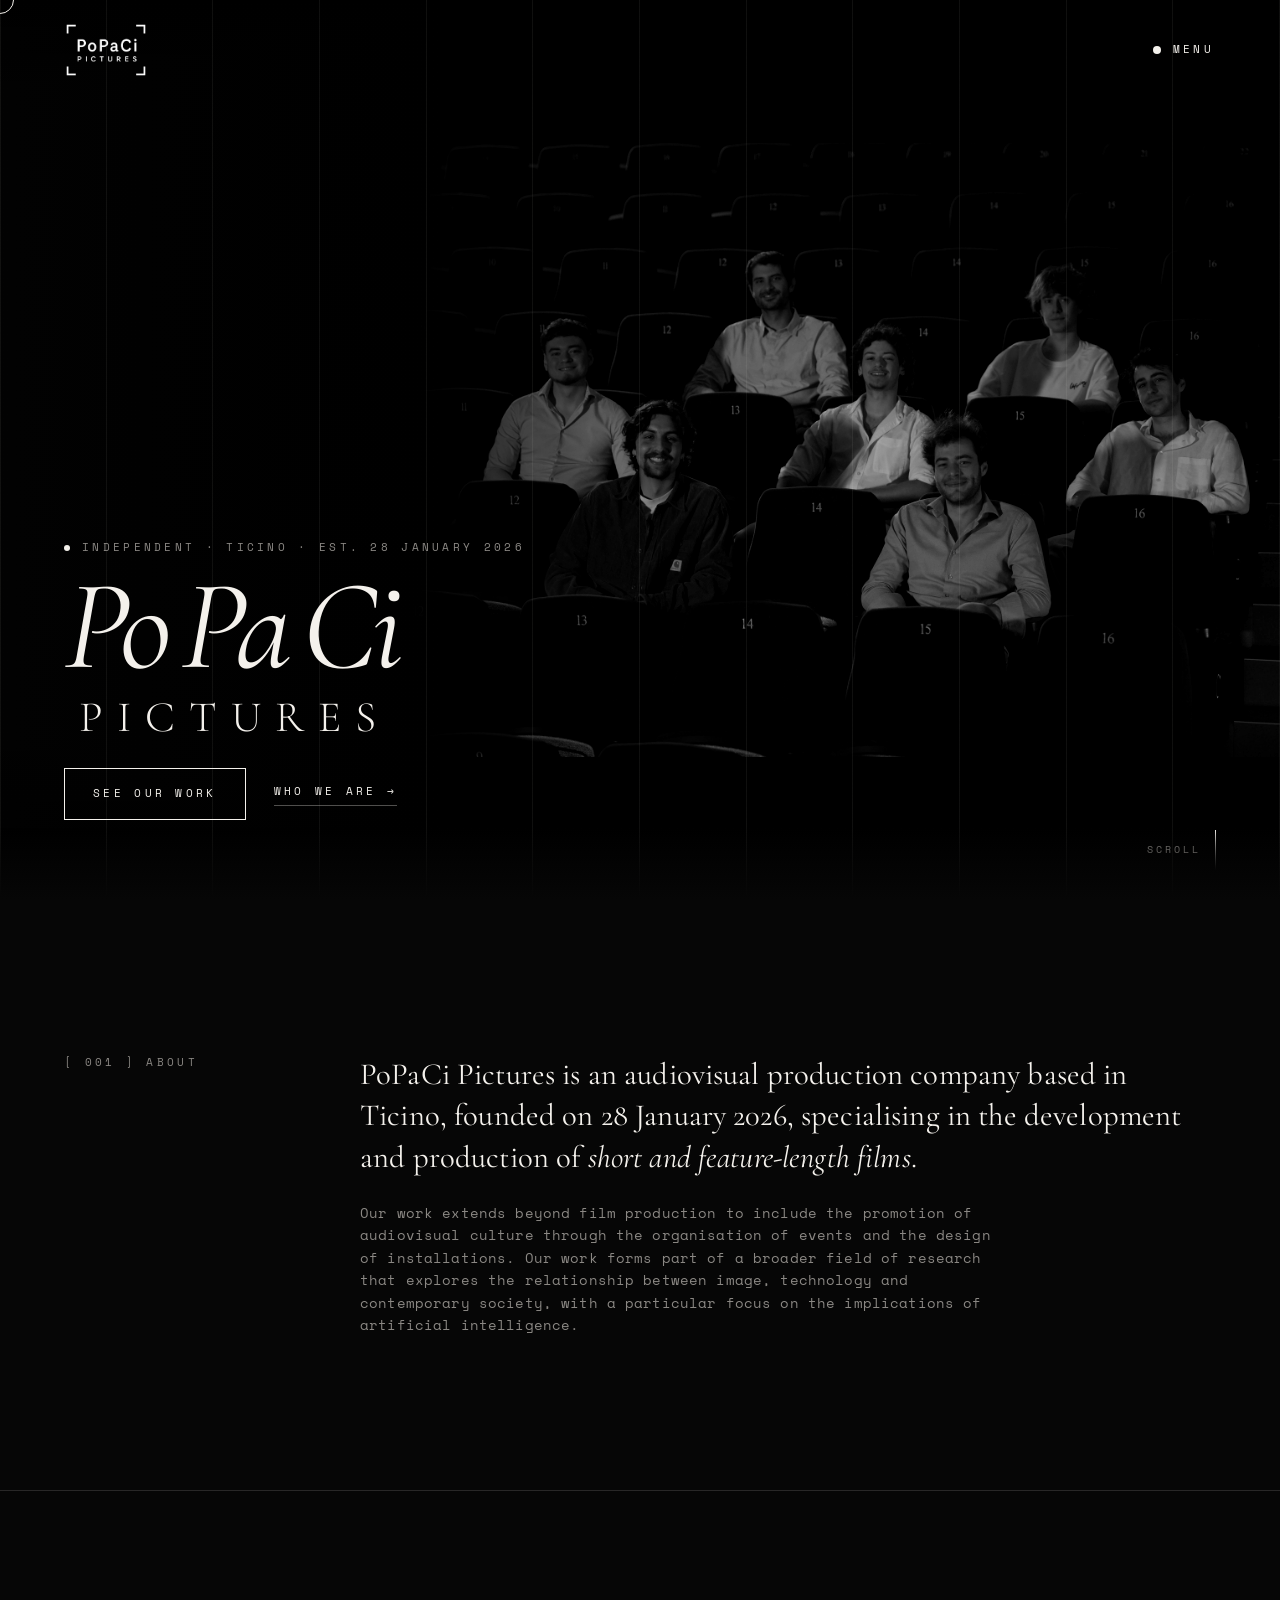
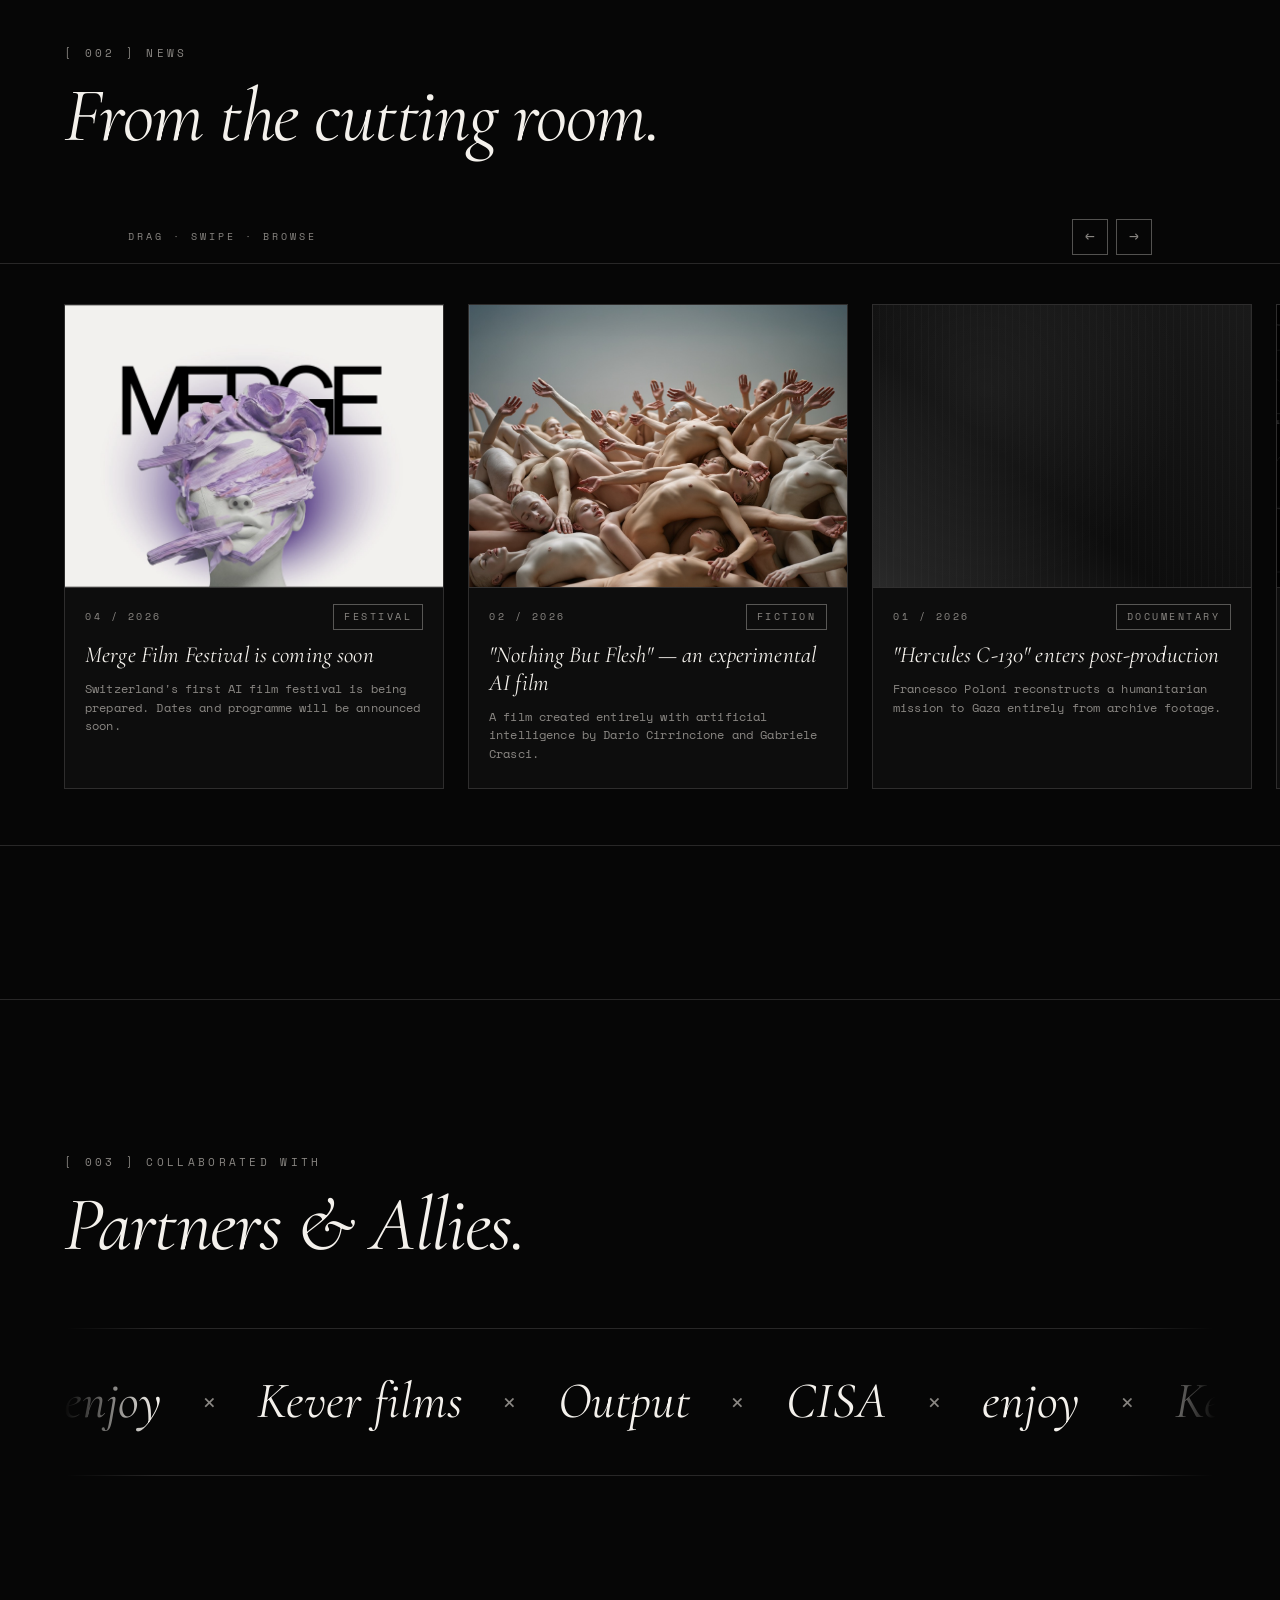
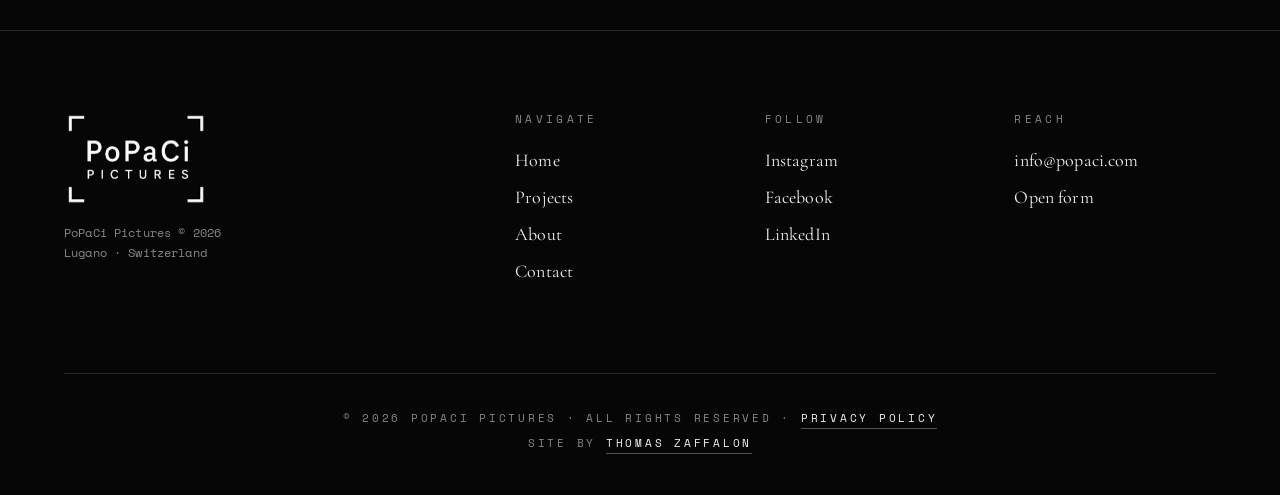
==== index.html @ 66b000d1 "removed liam" ====
<!DOCTYPE html>
<html lang="en">
<head>
<meta charset="UTF-8" />
<meta name="viewport" content="width=device-width, initial-scale=1.0" />
<title>PoPaCi Pictures</title>
<link rel="preconnect" href="https://fonts.googleapis.com">
<link rel="preconnect" href="https://fonts.gstatic.com" crossorigin>
<link href="https://fonts.googleapis.com/css2?family=Cormorant+Garamond:wght@300;400;500;700&family=Montserrat:wght@300;400;500&family=Space+Mono:wght@400;700&display=swap" rel="stylesheet">
<meta name="description" content="PoPaCi Pictures is an audiovisual production company based in Ticino, exploring cinema, technology and contemporary society." />
<link rel="canonical" href="https://popaci.com/" />
<meta property="og:type" content="website" />
<meta property="og:site_name" content="PoPaCi Pictures" />
<meta property="og:title" content="PoPaCi Pictures — Audiovisual production in Ticino" />
<meta property="og:description" content="PoPaCi Pictures is an audiovisual production company based in Ticino, exploring cinema, technology and contemporary society." />
<meta property="og:url" content="https://popaci.com/" />
<meta property="og:image" content="https://popaci.com/img/logo_popaci_nero.jpg" />
<meta property="og:image:width" content="1536" />
<meta property="og:image:height" content="1024" />
<meta name="twitter:card" content="summary_large_image" />
<meta name="twitter:title" content="PoPaCi Pictures — Audiovisual production in Ticino" />
<meta name="twitter:description" content="PoPaCi Pictures is an audiovisual production company based in Ticino, exploring cinema, technology and contemporary society." />
<meta name="twitter:image" content="https://popaci.com/img/logo_popaci_nero.jpg" />
<link rel="stylesheet" href="css/style.css" />
<link rel="icon" type="image/x-icon" href="img/favicons/favicon.ico">
<link rel="icon" type="image/png" sizes="16x16" href="img/favicons/favicon-16x16.png">
<link rel="icon" type="image/png" sizes="32x32" href="img/favicons/favicon-32x32.png">
<link rel="icon" type="image/png" sizes="48x48" href="img/favicons/favicon-48x48.png">
<link rel="apple-touch-icon" sizes="180x180" href="img/favicons/apple-touch-icon.png">
<link rel="icon" type="image/png" sizes="192x192" href="img/favicons/android-chrome-192x192.png">
<link rel="icon" type="image/png" sizes="512x512" href="img/favicons/android-chrome-512x512.png">
<script type="application/ld+json">
{
  "@context": "https://schema.org",
  "@graph": [
    {
      "@type": "Organization",
      "@id": "https://popaci.com/#organization",
      "name": "PoPaCi Pictures",
      "alternateName": "PoPaCi Pictures SNC",
      "url": "https://popaci.com",
      "logo": "https://popaci.com/img/logo_popaci_nero.jpg",
      "image": "https://popaci.com/img/logo_popaci_nero.jpg",
      "foundingDate": "2026-01-28",
      "foundingLocation": {
        "@type": "Place",
        "name": "Lugano, Switzerland"
      },
      "address": {
        "@type": "PostalAddress",
        "addressLocality": "Lugano",
        "addressRegion": "Ticino",
        "addressCountry": "CH"
      },
      "email": "info@popaci.com",
      "founder": [
        {
          "@type": "Person",
          "name": "Dario Cirrincione",
          "url": "https://popaci.com/dario.html"
        },
        {
          "@type": "Person",
          "name": "Francesco Poloni",
          "url": "https://popaci.com/francesco.html"
        }
      ],
      "sameAs": [
        "https://www.instagram.com/popaci_pictures",
        "https://www.facebook.com/profile.php?id=61589627325579",
        "https://www.linkedin.com/in/popaci-pictures-62361040b"
      ],
      "description": "PoPaCi Pictures is an audiovisual production company based in Ticino, founded on 28 January 2026, specialising in the development and production of short and feature-length films."
    }
  ]
}
</script>
</head>
<body data-page="home">

<!-- Intro animation overlay (index only) -->
<div id="intro-overlay" class="intro-overlay" aria-hidden="true">
  <div class="intro-stage">
    <svg class="intro-frame" viewBox="0 0 800 500" preserveAspectRatio="xMidYMid meet" aria-hidden="true">
      <g fill="none" stroke="currentColor" stroke-width="5" stroke-linecap="square" stroke-linejoin="miter">
        <path class="intro-bracket b1" d="M100,170 L100,100 L170,100" />
        <path class="intro-bracket b2" d="M630,100 L700,100 L700,170" />
        <path class="intro-bracket b3" d="M100,330 L100,400 L170,400" />
        <path class="intro-bracket b4" d="M630,400 L700,400 L700,330" />
      </g>
    </svg>
    <div class="intro-text" aria-hidden="true">
      <div class="intro-popaci">
        <span>P</span><span>o</span><span>P</span><span>a</span><span>C</span><span>i</span>
      </div>
      <div class="intro-pictures">PICTURES</div>
    </div>
    <span class="sr-only">PoPaCi Pictures</span>
  </div>
</div>

<!-- Film grain overlay -->
<div class="grain" aria-hidden="true"></div>

<!-- Custom cursor -->
<div class="cursor" aria-hidden="true"><span></span></div>

<!-- Header -->
<header class="site-header">
  <a href="index.html" class="brand">
    <img src="img/logo_popaci_nero_cropped.png" alt="PoPaCi Pictures" class="brand-logo">
  </a>
  <button class="menu-toggle" aria-expanded="false" aria-controls="nav-overlay">
    <span class="mt-dot" aria-hidden="true"></span>
    <span class="mt-text">Menu</span>
  </button>
</header>

<!-- Innovative split-strip navigation overlay -->
<nav id="nav-overlay" class="nav-overlay" aria-hidden="true">
  <a class="strip current" href="index.html" data-label="Home" data-num="01">
    <span class="strip-bg" style="--g:linear-gradient(120deg,#0a0a0a,#2a2a2a);"></span>
    <span class="strip-num">01</span>
    <span class="strip-title">Home</span>
    <span class="strip-sub">Where the reel begins</span>
  </a>
  <a class="strip" href="projects.html" data-label="Projects" data-num="02">
    <span class="strip-bg" style="--g:linear-gradient(120deg,#1a1a1a,#3a3a3a);"></span>
    <span class="strip-num">02</span>
    <span class="strip-title">Projects</span>
    <span class="strip-sub">Stories in motion</span>
  </a>
  <a class="strip" href="about.html" data-label="About" data-num="03">
    <span class="strip-bg" style="--g:linear-gradient(120deg,#0d0d0d,#272727);"></span>
    <span class="strip-num">03</span>
    <span class="strip-title">About</span>
    <span class="strip-sub">Faces behind the lens</span>
  </a>
  <a class="strip" href="contact.html" data-label="Contact" data-num="04">
    <span class="strip-bg" style="--g:linear-gradient(120deg,#181818,#333);"></span>
    <span class="strip-num">04</span>
    <span class="strip-title">Contact</span>
    <span class="strip-sub">Step into the frame</span>
  </a>
</nav>

<!-- HERO -->
<section class="hero">
  <div class="hero-media" aria-hidden="true">
    <img src="img/popaci-pictures-team-4.webp" alt="" loading="eager" decoding="async">
  </div>
  <div class="hero-bars" aria-hidden="true"></div>
  <div class="hero-inner">
    <p class="kicker"><span class="dot"></span> Independent · Ticino · Est. 28 January 2026</p>
    <h1 class="hero-title">
      <span class="word"><span>Po</span></span>
      <span class="word"><span>Pa</span></span>
      <span class="word"><span>Ci</span></span>
      <span class="word amp"><span>Pictures</span></span>
    </h1>
    
    <div class="hero-cta">
      <a href="projects.html" class="btn-line"><span>See our work</span></a>
      <a href="about.html" class="btn-text">Who we are &rarr;</a>
    </div>
  </div>
  <div class="scroll-hint"><span>Scroll</span><i></i></div>
</section>

<!-- DESCRIPTION -->
<section class="section about-blurb">
  <div class="grid-12">
    <p class="section-tag col-3">[ 001 ] About</p>
    <div class="col-9 about-blurb-text">
      <p class="lead">
        PoPaCi Pictures is an audiovisual production company based in Ticino, founded on 28 January 2026, specialising in the development and production of <em>short and feature-length films</em>.
      </p>
      <p>
        Our work extends beyond film production to include the promotion of audiovisual culture through the organisation of events and the design of installations. Our work forms part of a broader field of research that explores the relationship between image, technology and contemporary society, with a particular focus on the implications of artificial intelligence.
      </p>
    </div>
  </div>
</section>

<!-- NEWS (horizontal carousel) -->
<section class="section news">
  <div class="section-head">
    <p class="section-tag">[ 002 ] News</p>
    <h2 class="section-title">From the cutting room.</h2>
  </div>

  <div class="news-rail-hint">
    <span>Drag · Swipe · Browse</span>
    <span class="rail-arrows">
      <button type="button" class="rail-arrow" data-rail-prev aria-label="Previous">&larr;</button>
      <button type="button" class="rail-arrow" data-rail-next aria-label="Next">&rarr;</button>
    </span>
  </div>

  <div class="news-rail">
    <div class="news-track" data-rail>
      <a class="news-card" data-tone="a" href="festival.html">
        <div class="news-cover"><img src="img/merge-film-festival.jpg" alt="Merge Film Festival" loading="lazy"></div>
        <div class="news-meta"><span>04 / 2026</span><span class="news-tag">Festival</span></div>
        <div class="news-body">
          <h3 class="news-title">Merge Film Festival is coming soon</h3>
          <p class="news-excerpt">Switzerland's first AI film festival is being prepared. Dates and programme will be announced soon.</p>
        </div>
      </a>

      <a class="news-card" data-tone="b" href="fiction.html#nothing-but-flesh">
        <div class="news-cover"><img src="img/nothing-but-flesh-poster.jpg" alt="Nothing But Flesh poster" loading="lazy" decoding="async"></div>
        <div class="news-meta"><span>02 / 2026</span><span class="news-tag">Fiction</span></div>
        <div class="news-body">
          <h3 class="news-title">"Nothing But Flesh" — an experimental AI film</h3>
          <p class="news-excerpt">A film created entirely with artificial intelligence by Dario Cirrincione and Gabriele Crasci.</p>
        </div>
      </a>

      <a class="news-card" data-tone="c" href="docu.html#hercules-c130">
        <div class="news-cover"><img src="img/hercules-c-130-poster.jpg" alt="Hercules C-130 poster" loading="lazy" decoding="async"></div>
        <div class="news-meta"><span>01 / 2026</span><span class="news-tag">Documentary</span></div>
        <div class="news-body">
          <h3 class="news-title">"Hercules C-130" enters post-production</h3>
          <p class="news-excerpt">Francesco Poloni reconstructs a humanitarian mission to Gaza entirely from archive footage.</p>
        </div>
      </a>

      <a class="news-card" data-tone="d" href="about.html">
        <div class="news-cover"><img src="img/popaci-pictures-team-1.webp" alt="PoPaCi Pictures founding team" loading="lazy"></div>
        <div class="news-meta"><span>01 / 2026</span><span class="news-tag">Company</span></div>
        <div class="news-body">
          <h3 class="news-title">PoPaCi Pictures SNC is officially founded</h3>
          <p class="news-excerpt">A new chapter for cinema in Ticino: the company is officially founded on 28 January 2026.</p>
        </div>
      </a>
    </div>
  </div>
</section>

<!-- PARTNERS -->
<section class="section partners">
  <div class="section-head">
    <p class="section-tag">[ 003 ] Collaborated with</p>
    <h2 class="section-title">Partners &amp; Allies.</h2>
  </div>

  <div class="marquee" aria-hidden="false">
    <div class="marquee-track">
      <span class="m-item">enjoy</span>
      <span class="m-sep">&times;</span>
      <span class="m-item">Kever films</span>
      <span class="m-sep">&times;</span>
      <span class="m-item">Output</span>
      <span class="m-sep">&times;</span>
      <span class="m-item">CISA</span>
      <span class="m-sep">&times;</span>
      <!-- duplicate for seamless loop -->
      <span class="m-item">enjoy</span>
      <span class="m-sep">&times;</span>
      <span class="m-item">Kever films</span>
      <span class="m-sep">&times;</span>
      <span class="m-item">Output</span>
      <span class="m-sep">&times;</span>
      <span class="m-item">CISA</span>
      <span class="m-sep">&times;</span>
    </div>
  </div>
</section>

<!-- FOOTER -->
<footer class="site-footer">
  <div class="footer-grid">
    <div>
      <img src="img/logo_popaci_nero_cropped.png" alt="PoPaCi Pictures" class="footer-logo">
      <p class="muted">PoPaCi Pictures &copy; <span id="y"></span><br/>Lugano · Switzerland</p>
    </div>
    <div>
      <p class="footer-h">Navigate</p>
      <ul>
        <li><a href="index.html">Home</a></li>
        <li><a href="projects.html">Projects</a></li>
        <li><a href="about.html">About</a></li>
        <li><a href="contact.html">Contact</a></li>
      </ul>
    </div>
    <div>
      <p class="footer-h">Follow</p>
      <ul>
        <li><a href="https://www.instagram.com/popaci_pictures?igsh=M2hsNmV0cGVxNXV3" target="_blank" rel="noopener">Instagram</a></li>
        <li><a href="https://www.facebook.com/profile.php?id=61589627325579" target="_blank" rel="noopener">Facebook</a></li>
        <li><a href="https://www.linkedin.com/in/popaci-pictures-62361040b?utm_source=share_via&utm_content=profile&utm_medium=member_ios" target="_blank" rel="noopener">LinkedIn</a></li>
      </ul>
    </div>
    <div>
      <p class="footer-h">Reach</p>
      <ul>
        <li><a href="mailto:info@popaci.com">info@popaci.com</a></li>
        <li><a href="contact.html">Open form</a></li>
      </ul>
    </div>
  </div>
  <p class="site-credit">&copy; 2026 PoPaCi Pictures &middot; All rights reserved &middot; <a href="privacy.html">Privacy Policy</a><br>Site by <a href="https://www.tommyzaffa.com" target="_blank" rel="noopener">Thomas Zaffalon</a></p>
</footer>

<script src="js/main.js"></script>
</body>
</html>
---- css/style.css ----
/* =========================================================
   PoPaCi Pictures — black & white cinema
   ========================================================= */

:root {
  --bg: #060606;
  --bg-2: #0d0d0d;
  --ink: #f4f1ec;
  --ink-mut: #8a8783;
  --line: rgba(244, 241, 236, 0.14);
  --line-2: rgba(244, 241, 236, 0.32);
  --accent: #f4f1ec;
  --serif: "Cormorant Garamond", "Times New Roman", serif;
  --mono: "Space Mono", ui-monospace, Menlo, monospace;

  --ease: cubic-bezier(.7,.05,.1,1);
  --ease-soft: cubic-bezier(.4,.1,.1,1);

  --pad-x: clamp(20px, 5vw, 80px);
}

* { box-sizing: border-box; margin: 0; padding: 0; }

html {
  scroll-behavior: smooth;
  background: var(--bg);
  overscroll-behavior: none;
}

body {
  background: var(--bg);
  color: var(--ink);
  font-family: var(--mono);
  font-size: 14px;
  line-height: 1.6;
  letter-spacing: 0.01em;
  overflow-x: hidden;
  overscroll-behavior: none;
  -webkit-font-smoothing: antialiased;
}

/* hide scrollbars on every element, on every browser */
*, *::before, *::after { scrollbar-width: none; -ms-overflow-style: none; }
*::-webkit-scrollbar { width: 0; height: 0; display: none; background: transparent; }
html, body { scrollbar-width: none; -ms-overflow-style: none; }
html::-webkit-scrollbar, body::-webkit-scrollbar { width: 0; height: 0; display: none; }

/* lock scroll when menu open */
body.nav-open { overflow: hidden; touch-action: none; }

img { max-width: 100%; display: block; }
a { color: inherit; text-decoration: none; }
ul, ol { list-style: none; }
button { font: inherit; color: inherit; background: none; border: 0; cursor: pointer; }

/* ---------- film grain ---------- */
.grain {
  position: fixed; inset: 0;
  pointer-events: none;
  z-index: 9999;
  mix-blend-mode: soft-light;
  opacity: 0.045;
  background-image: url("data:image/svg+xml;utf8,<svg xmlns='http://www.w3.org/2000/svg' width='160' height='160'><filter id='n'><feTurbulence type='fractalNoise' baseFrequency='0.9' numOctaves='2' stitchTiles='stitch'/><feColorMatrix values='0 0 0 0 1  0 0 0 0 1  0 0 0 0 1  0 0 0 0.6 0'/></filter><rect width='100%' height='100%' filter='url(%23n)'/></svg>");
  animation: grainShift 1.2s steps(6) infinite;
}
@keyframes grainShift {
  0%   { transform: translate(0,0); }
  20%  { transform: translate(-2%,1%); }
  40%  { transform: translate(1%,-1%); }
  60%  { transform: translate(-1%,2%); }
  80%  { transform: translate(2%,-2%); }
  100% { transform: translate(0,0); }
}

/* ---------- custom cursor (desktop) ---------- */
.cursor {
  position: fixed; top: 0; left: 0;
  width: 28px; height: 28px;
  pointer-events: none;
  z-index: 10000;
  transform: translate(-50%, -50%);
  mix-blend-mode: difference;
  display: none;
}
.cursor span {
  display: block;
  width: 100%; height: 100%;
  border: 1px solid var(--ink);
  border-radius: 50%;
  transition: transform .25s var(--ease), background .25s var(--ease);
}
.cursor.is-hover span {
  transform: scale(1.8);
  background: var(--ink);
}
@media (hover: hover) and (pointer: fine) {
  body { cursor: none; }
  a, button, .strip, label, input, select, textarea { cursor: none; }
  .cursor { display: block; }
}

/* ---------- header ---------- */
.site-header {
  position: fixed;
  top: 0; left: 0; right: 0;
  z-index: 100;
  display: flex;
  align-items: center;
  justify-content: space-between;
  padding: 22px var(--pad-x);
  mix-blend-mode: difference;
  color: var(--ink);
}
.brand {
  display: inline-flex;
  align-items: center;
  gap: 14px;
  font-family: var(--mono);
  font-size: 12px;
  letter-spacing: 0.18em;
  text-transform: uppercase;
}
.brand-mark {
  display: inline-block;
  border: 1px solid currentColor;
  padding: 4px 8px;
  font-weight: 700;
  letter-spacing: 0.05em;
}
.brand-mark.big {
  font-size: 20px;
  padding: 8px 14px;
}
.brand-name { letter-spacing: 0.22em; }

/* ---------- brand logo image ---------- */
.brand-logo {
  height: 56px;
  width: auto;
  display: block;
  pointer-events: none;
  /* logo PNG has a transparent background and white pixels;
     header uses mix-blend-mode: difference so it stays crisp on any bg */
}
@media (max-width: 720px) {
  .brand-logo { height: 42px; }
}

/* ---------- intro animation overlay ---------- */
.sr-only {
  position: absolute;
  width: 1px; height: 1px;
  padding: 0; margin: -1px;
  overflow: hidden;
  clip: rect(0,0,0,0);
  white-space: nowrap;
  border: 0;
}

.footer-logo {
  height: 96px;
  width: auto;
  display: block;
  margin-bottom: 16px;
  mix-blend-mode: difference;
}

.intro-overlay {
  position: fixed;
  inset: 0;
  z-index: 9000;
  background: #000;
  display: flex;
  align-items: center;
  justify-content: center;
  color: #f4f1ec;
  overflow: hidden;
  transform-origin: center;
  transition: opacity 0.75s var(--ease), transform 0.75s var(--ease);
}
.intro-overlay::before {
  /* subtle cinematic vignette */
  content: "";
  position: absolute;
  inset: 0;
  background: radial-gradient(ellipse at center, transparent 55%, rgba(0,0,0,0.85) 100%);
  pointer-events: none;
}
.intro-overlay.is-leaving {
  opacity: 0;
  transform: scale(1.04);
  pointer-events: none;
}

.intro-stage {
  position: relative;
  width: min(720px, 84vw);
  aspect-ratio: 8 / 5;
  display: flex;
  align-items: center;
  justify-content: center;
  opacity: 0;
  transform: scale(0.94);
  animation: introStageIn 0.7s var(--ease-soft) 0.05s forwards;
}
@keyframes introStageIn {
  to { opacity: 1; transform: scale(1); }
}

/* SVG frame with corner brackets — drawn in like a viewfinder locking on */
.intro-frame {
  position: absolute;
  inset: 0;
  width: 100%;
  height: 100%;
  overflow: visible;
}
.intro-bracket {
  stroke-dasharray: 240;
  stroke-dashoffset: 240;
  transform-box: fill-box;
  transform-origin: center;
  animation: introDraw 0.95s var(--ease) forwards;
}
.intro-bracket.b1 { animation-delay: 0.55s; }
.intro-bracket.b2 { animation-delay: 0.70s; }
.intro-bracket.b3 { animation-delay: 0.85s; }
.intro-bracket.b4 { animation-delay: 1.00s; }
@keyframes introDraw {
  to { stroke-dashoffset: 0; }
}

/* central wordmark */
.intro-text {
  position: relative;
  z-index: 2;
  text-align: center;
  pointer-events: none;
  padding: 0 8%;
}
.intro-popaci {
  font-family: "Montserrat", "Helvetica Neue", Helvetica, Arial, sans-serif;
  font-style: normal;
  font-weight: 400;
  font-size: clamp(46px, 9.5vw, 108px);
  line-height: 1;
  letter-spacing: 0;
  display: inline-flex;
  margin-bottom: 0.22em;
}
.intro-popaci span {
  display: inline-block;
  opacity: 0;
  transform: translateY(0.5em);
  filter: blur(6px);
  animation: introLetterIn 0.6s var(--ease) forwards;
}
.intro-popaci span:nth-child(1) { animation-delay: 1.30s; }
.intro-popaci span:nth-child(2) { animation-delay: 1.36s; }
.intro-popaci span:nth-child(3) { animation-delay: 1.42s; }
.intro-popaci span:nth-child(4) { animation-delay: 1.48s; }
.intro-popaci span:nth-child(5) { animation-delay: 1.54s; }
.intro-popaci span:nth-child(6) { animation-delay: 1.60s; }
@keyframes introLetterIn {
  to { opacity: 1; transform: translateY(0); filter: blur(0); }
}

.intro-pictures {
  font-family: var(--mono);
  font-size: clamp(11px, 1.4vw, 16px);
  letter-spacing: 0.1em;
  text-transform: uppercase;
  opacity: 0;
  animation: introTrackOut 0.8s var(--ease) 1.95s forwards;
}
@keyframes introTrackOut {
  0%   { opacity: 0; letter-spacing: 0.05em; }
  40%  { opacity: 1; }
  100% { opacity: 1; letter-spacing: 0.55em; }
}

/* outro: brackets push outward as overlay leaves (frame opens up) */
.intro-overlay.is-leaving .intro-bracket {
  transition: transform 0.65s var(--ease), opacity 0.65s var(--ease);
  opacity: 0.4;
}
.intro-overlay.is-leaving .intro-bracket.b1 { transform: translate(-14px, -14px); }
.intro-overlay.is-leaving .intro-bracket.b2 { transform: translate(14px, -14px); }
.intro-overlay.is-leaving .intro-bracket.b3 { transform: translate(-14px, 14px); }
.intro-overlay.is-leaving .intro-bracket.b4 { transform: translate(14px, 14px); }

/* lock body scroll during intro */
body.intro-lock {
  overflow: hidden;
  touch-action: none;
}

/* reduced motion: skip the show, brief static beat then fade */
@media (prefers-reduced-motion: reduce) {
  .intro-stage,
  .intro-bracket,
  .intro-popaci span,
  .intro-pictures,
  .intro-scan {
    animation: none !important;
    opacity: 1 !important;
    transform: none !important;
    filter: none !important;
    stroke-dashoffset: 0 !important;
  }
  .intro-scan { opacity: 0 !important; }
}

/* ---------- menu toggle ---------- */
.menu-toggle {
  position: relative;
  display: inline-flex;
  align-items: center;
  gap: 12px;
  padding: 8px 2px;
  font-family: var(--mono);
  font-size: 11px;
  letter-spacing: 0.3em;
  text-transform: uppercase;
  color: currentColor;
}
.menu-toggle .mt-dot {
  width: 8px; height: 8px;
  background: currentColor;
  border-radius: 50%;
  transition: transform .4s var(--ease), border-radius .4s var(--ease);
}
.menu-toggle .mt-text {
  position: relative;
  display: inline-block;
}
.menu-toggle .mt-text::after {
  content: "";
  position: absolute;
  left: 0; right: 0; bottom: -4px;
  height: 1px;
  background: currentColor;
  transform: scaleX(0);
  transform-origin: left center;
  transition: transform .4s var(--ease);
}
.menu-toggle:hover .mt-text::after { transform: scaleX(1); }
.menu-toggle:hover .mt-dot { transform: scale(1.4); }

body.nav-open .menu-toggle .mt-dot {
  border-radius: 0;
  transform: rotate(45deg);
}
body.nav-open .menu-toggle .mt-text::after { transform: scaleX(1); }

/* ---------- innovative split-strip nav ---------- */
.nav-overlay {
  position: fixed;
  inset: 0;
  z-index: 90;
  display: flex;
  flex-direction: column;
  pointer-events: none;
}
.nav-overlay .strip {
  position: relative;
  flex: 1 1 0;
  display: flex;
  align-items: center;
  gap: 32px;
  padding: 0 var(--pad-x);
  overflow: hidden;
  border-bottom: 1px solid var(--line);
  background: var(--bg);
  transform: translateX(-100%);
  transition: transform .9s var(--ease);
  pointer-events: auto;
}
.nav-overlay .strip:nth-child(2) { transform: translateX(100%); }
.nav-overlay .strip:nth-child(3) { transform: translateX(-100%); }
.nav-overlay .strip:nth-child(4) { transform: translateX(100%); }

body.nav-open .nav-overlay .strip { transform: translateX(0); }
body.nav-open .nav-overlay .strip:nth-child(1) { transition-delay: .05s; }
body.nav-open .nav-overlay .strip:nth-child(2) { transition-delay: .15s; }
body.nav-open .nav-overlay .strip:nth-child(3) { transition-delay: .25s; }
body.nav-open .nav-overlay .strip:nth-child(4) { transition-delay: .35s; }

.strip-bg {
  position: absolute; inset: 0;
  background: var(--g, linear-gradient(120deg, #0a0a0a, #2a2a2a));
  opacity: 0;
  transform: scale(1.05);
  transition: opacity .6s var(--ease), transform .9s var(--ease);
  z-index: 0;
}
.strip-num {
  position: relative; z-index: 2;
  font-family: var(--mono);
  font-size: 12px;
  letter-spacing: 0.25em;
  color: var(--ink-mut);
  min-width: 40px;
}
.strip-title {
  position: relative; z-index: 2;
  font-family: var(--serif);
  font-style: italic;
  font-weight: 400;
  font-size: clamp(48px, 9vw, 140px);
  line-height: 0.95;
  letter-spacing: -0.02em;
  white-space: nowrap;
  /* trailing space so italic glyphs (e.g. trailing 'e') aren't clipped */
  padding-right: 0.12em;
  transition: transform .6s var(--ease), letter-spacing .6s var(--ease);
}
.strip-sub {
  position: relative; z-index: 2;
  margin-left: auto;
  padding-left: 24px;
  font-family: var(--mono);
  font-size: 11px;
  letter-spacing: 0.25em;
  text-transform: uppercase;
  color: var(--ink-mut);
  opacity: 0.4;
  transform: translateX(20px);
  transition: opacity .5s var(--ease), transform .5s var(--ease), color .4s var(--ease);
  white-space: nowrap;
}

.nav-overlay .strip:hover .strip-bg {
  opacity: 1;
  transform: scale(1);
}
.nav-overlay .strip:hover .strip-title {
  transform: translateX(10px);
}
.nav-overlay .strip:hover .strip-sub {
  opacity: 1;
  transform: translateX(0);
  color: var(--ink);
}

.nav-overlay .strip.current .strip-title {
  text-decoration: underline;
  text-decoration-color: var(--ink);
  text-decoration-thickness: 2px;
  text-underline-offset: 0.12em;
}

/* ---------- typography helpers ---------- */
.kicker {
  font-family: var(--mono);
  font-size: 11px;
  letter-spacing: 0.3em;
  text-transform: uppercase;
  color: var(--ink-mut);
  display: inline-flex; align-items: center; gap: 12px;
}
.kicker .dot {
  width: 6px; height: 6px;
  background: var(--ink);
  border-radius: 50%;
  animation: pulse 2s var(--ease) infinite;
}
@keyframes pulse {
  0%, 100% { opacity: 1; transform: scale(1); }
  50% { opacity: .35; transform: scale(.6); }
}

.section-tag {
  font-family: var(--mono);
  font-size: 11px;
  letter-spacing: 0.3em;
  text-transform: uppercase;
  color: var(--ink-mut);
}

/* ---------- HOME hero ---------- */
.hero {
  position: relative;
  min-height: 100vh;
  padding: 0 var(--pad-x) 80px;
  display: flex;
  flex-direction: column;
  justify-content: flex-end;
  /* allow .hero-bars to extend past the hero on mobile (where hero is 90vh
     but bars must reach the full 100vh of the opening viewport); horizontal
     clipping of the photo is handled by .hero-media's own overflow:hidden */
  overflow: visible;
  background: #000;
}
.hero-bars {
  position: absolute; inset: 0;
  background:
    /* leftmost vertical line that the repeating gradient doesn't cover */
    linear-gradient(to right, var(--line) 0 1px, transparent 1px),
    repeating-linear-gradient(
      to right,
      transparent 0,
      transparent calc(100% / 12 - 1px),
      var(--line) calc(100% / 12 - 1px),
      var(--line) calc(100% / 12)
    );
  opacity: .45;
  pointer-events: none;
  z-index: 1;
}

/* hero background photo — cinematic B&W, fades into bg behind hero text */
.hero-media {
  position: absolute;
  inset: 0;
  z-index: 0;
  pointer-events: none;
  overflow: hidden;
  --hero-media-opacity: 0.78;
}
.hero-media img {
  position: absolute;
  /* shifted further right (parent overflow-hidden clips a small slice on the right);
     natural aspect so the left side of the photo is never cropped */
  right: -4%;
  top: 50%;
  transform: translateY(-50%);
  width: 72%;
  height: auto;
  max-height: 100%;
  filter: grayscale(1) brightness(1.18) contrast(1.08);
  opacity: var(--hero-media-opacity);
  /* long fade-out only on the left side of the photo */
  -webkit-mask-image: linear-gradient(90deg,
    transparent 0%,
    rgba(0,0,0,0.45) 8%,
    rgba(0,0,0,0.85) 20%,
    #000 32%,
    #000 100%);
          mask-image: linear-gradient(90deg,
    transparent 0%,
    rgba(0,0,0,0.45) 8%,
    rgba(0,0,0,0.85) 20%,
    #000 32%,
    #000 100%);
  animation: heroMediaFade 1.6s var(--ease) .35s both;
}
@keyframes heroMediaFade {
  from { opacity: 0; }
  to   { opacity: var(--hero-media-opacity); }
}
/* subtle bg-side darken for title readability — much lighter than before since the mask does the work */
.hero-media::before {
  content: "";
  position: absolute; inset: 0;
  background:
    linear-gradient(90deg,
      rgba(6,6,6,0.35) 0%,
      rgba(6,6,6,0.18) 10%,
      rgba(6,6,6,0.05) 22%,
      transparent 35%);
  z-index: 1;
}
/* vertical soft mask — fades the photo region into pure black at top and bottom */
.hero-media::after {
  content: "";
  position: absolute; inset: 0;
  background:
    linear-gradient(180deg,
      #000 0%,
      transparent 12%,
      transparent 78%,
      #000 100%);
  z-index: 1;
}
/* legacy top beige band disabled — hero bg is now pure black */
.hero::before { display: none; }
/* cross-fade between the black hero and the beige section that follows;
   sits at the very bottom of the hero, transparent at the top so it doesn't
   disturb content, fading to the page bg colour at the very edge. Height is
   tuned per breakpoint: shorter on PC (less vertical space), softer on mobile */
.hero::after {
  content: "";
  position: absolute;
  left: 0; right: 0;
  bottom: 0;
  height: 8vh;
  background: linear-gradient(180deg, transparent 0%, var(--bg) 100%);
  z-index: 3;
  pointer-events: none;
}

.hero-inner { position: relative; z-index: 2; max-width: 1400px; }
.hero-inner .kicker { margin-bottom: 14px; }

.hero-title {
  font-family: var(--serif);
  font-weight: 400;
  font-style: italic;
  font-size: clamp(48px, 10vw, 175px);
  line-height: 0.88;
  letter-spacing: -0.04em;
  margin-bottom: 32px;
  display: flex;
  flex-wrap: wrap;
  gap: 0;            /* no extra flex gap; words sit close */
}
.hero-title .word {
  display: inline-block;
  overflow: visible;
  /* generous padding so italic terminals / ascenders aren't clipped,
     fully cancelled by negative margins so flow size is unchanged */
  padding: 0.22em 0.3em 0.28em;
  margin: -0.22em -0.3em -0.28em;
}
.hero-title .word > span {
  display: inline-block;
  opacity: 0;
  transform: translateY(0.16em);
  animation: titleFadeUp .9s var(--ease) forwards;
  padding-right: 0.12em;
}
/* "Pictures" on its own line, smaller and lighter — leaves the photo's faces visible */
.hero-title .word.amp {
  flex-basis: 100%;
  margin-left: 0;
  margin-top: 0.12em;
  font-size: 0.34em;
  font-style: normal;
  font-weight: 300;
  letter-spacing: 0.32em;
  text-transform: uppercase;
  padding-left: 0.35em;
}
.hero-title .word:nth-child(1) > span { animation-delay: .1s; }
.hero-title .word:nth-child(2) > span { animation-delay: .25s; }
.hero-title .word:nth-child(3) > span { animation-delay: .4s; }
.hero-title .word:nth-child(4) > span { animation-delay: .55s; font-style: normal; font-weight: 300; }
@keyframes titleFadeUp {
  to { opacity: 1; transform: translateY(0); }
}

.hero-sub {
  font-family: var(--serif);
  font-size: clamp(18px, 1.6vw, 24px);
  line-height: 1.5;
  max-width: 540px;
  color: var(--ink);
  margin-bottom: 40px;
  opacity: 0;
  animation: fadeUp .9s var(--ease) .9s forwards;
}
@keyframes fadeUp {
  from { opacity: 0; transform: translateY(20px); }
  to   { opacity: 1; transform: translateY(0); }
}

.hero-cta {
  display: flex;
  gap: 28px;
  align-items: center;
  flex-wrap: wrap;
  opacity: 0;
  animation: fadeUp .9s var(--ease) 1.05s forwards;
}

.btn-line {
  position: relative;
  display: inline-block;
  padding: 16px 28px;
  border: 1px solid var(--ink);
  font-family: var(--mono);
  font-size: 11px;
  letter-spacing: 0.3em;
  text-transform: uppercase;
  overflow: hidden;
  isolation: isolate;
}
.btn-line span { position: relative; z-index: 2; transition: color .4s var(--ease); }
.btn-line::before {
  content: "";
  position: absolute; inset: 0;
  background: var(--ink);
  transform: translateY(101%);
  transition: transform .5s var(--ease);
  z-index: 1;
}
.btn-line:hover::before { transform: translateY(0); }
.btn-line:hover span { color: var(--bg); }
.btn-line.wide { padding: 20px 32px; }

.btn-text {
  font-family: var(--mono);
  font-size: 11px;
  letter-spacing: 0.3em;
  text-transform: uppercase;
  border-bottom: 1px solid var(--line-2);
  padding-bottom: 4px;
  transition: border-color .3s, letter-spacing .4s var(--ease);
}
.btn-text:hover { border-color: var(--ink); letter-spacing: 0.36em; }

.scroll-hint {
  position: absolute;
  bottom: 30px;
  right: var(--pad-x);
  z-index: 3;
  display: flex;
  align-items: center;
  gap: 14px;
  font-family: var(--mono);
  font-size: 10px;
  letter-spacing: 0.3em;
  text-transform: uppercase;
  color: var(--ink-mut);
}
.scroll-hint i {
  display: block;
  width: 1px; height: 40px;
  background: linear-gradient(to bottom, var(--ink), transparent);
  position: relative;
  overflow: hidden;
}
.scroll-hint i::after {
  content: "";
  position: absolute; top: -40px; left: 0;
  width: 1px; height: 40px;
  background: var(--ink);
  animation: scrollDot 2s var(--ease) infinite;
}
@keyframes scrollDot {
  0% { top: -40px; }
  100% { top: 100%; }
}

/* ---------- generic sections ---------- */
.section {
  padding: clamp(80px, 12vw, 160px) var(--pad-x);
  position: relative;
}
.section + .section { border-top: 1px solid var(--line); }

.section-head { margin-bottom: 64px; max-width: 900px; }
.section-head .section-tag { display: block; margin-bottom: 16px; }
.section-title {
  font-family: var(--serif);
  font-weight: 400;
  font-style: italic;
  font-size: clamp(40px, 6vw, 96px);
  line-height: 1;
  letter-spacing: -0.02em;
}
.section-title.small {
  font-size: clamp(28px, 3.2vw, 44px);
}
.section-lede {
  font-family: var(--serif);
  font-size: clamp(16px, 1.4vw, 22px);
  color: var(--ink-mut);
  margin-top: 18px;
  max-width: 600px;
}

.grid-12 {
  display: grid;
  grid-template-columns: repeat(12, 1fr);
  gap: 32px;
}
.col-3 { grid-column: span 3; }
.col-9 { grid-column: span 9; }

.about-blurb-text .lead {
  font-family: var(--serif);
  font-size: clamp(22px, 2.4vw, 36px);
  line-height: 1.35;
  margin-bottom: 24px;
}
.about-blurb-text p:not(.lead) {
  color: var(--ink-mut);
  max-width: 640px;
}
.about-blurb-text em { font-style: italic; color: var(--ink); }

/* ---------- news (horizontal carousel) ---------- */
.news-rail {
  position: relative;
  margin: 0 calc(var(--pad-x) * -1);    /* bleed to viewport edges */
  padding: 8px 0 24px;
  border-top: 1px solid var(--line);
  border-bottom: 1px solid var(--line);
}
.news-track {
  display: flex;
  gap: 24px;
  padding: 32px var(--pad-x);
  overflow-x: auto;
  overflow-y: hidden;
  scroll-snap-type: x mandatory;
  scrollbar-width: none;
  -ms-overflow-style: none;
  scroll-padding-left: var(--pad-x);
  -webkit-overflow-scrolling: touch;
  cursor: grab;
}
.news-track:active { cursor: grabbing; }
.news-track::-webkit-scrollbar { display: none; }

.news-card {
  flex: 0 0 clamp(260px, 32vw, 380px);
  scroll-snap-align: start;
  display: flex;
  flex-direction: column;
  background: var(--bg-2);
  border: 1px solid var(--line);
  color: inherit;
  text-decoration: none;
  overflow: hidden;
  transition: transform .5s var(--ease), border-color .4s var(--ease);
}
.news-card:hover {
  border-color: var(--ink);
  transform: translateY(-6px);
}
.news-card--inactive {
  cursor: default;
}
.news-card--inactive:hover {
  border-color: var(--line);
  transform: none;
}
.news-cover {
  position: relative;
  aspect-ratio: 4/3;
  background: linear-gradient(135deg, #1a1a1a 0%, #050505 100%);
  overflow: hidden;
  border-bottom: 1px solid var(--line);
}
.news-cover::before {
  content: "";
  position: absolute; inset: 0;
  background:
    repeating-linear-gradient(90deg, transparent 0 6px, rgba(255,255,255,0.02) 6px 7px),
    radial-gradient(circle at 30% 30%, rgba(255,255,255,0.06), transparent 60%);
  pointer-events: none;
}
.news-cover img {
  position: absolute; inset: 0;
  width: 100%; height: 100%;
  object-fit: cover;
  filter: none;
  transition: transform .8s var(--ease), filter .5s var(--ease);
}
.news-card:hover .news-cover img {
  transform: scale(1.05);
}
/* Festival card: slightly desaturated */
.news-card[data-tone="a"] .news-cover img {
  filter: saturate(0.65);
}
/* PoPaCi SNC card: keep B&W */
.news-card[data-tone="d"] .news-cover img {
  filter: grayscale(1) brightness(1.15) contrast(1.08);
}
.news-card[data-tone="d"]:hover .news-cover img {
  filter: grayscale(1) brightness(1.18) contrast(1.1);
}
/* Nothing But Flesh news cover: anchor image at its bottom so the lower part
   of the full poster is visible (image is shifted up to the maximum within
   the 4:3 cover crop) */
.news-card[href*="nothing-but-flesh"] .news-cover img { object-position: center bottom; }
.news-card[data-tone="a"] .news-cover { background: linear-gradient(160deg, #1f1f1f, #050505); }
.news-card[data-tone="b"] .news-cover { background: linear-gradient(20deg, #2a2a2a, #0a0a0a); }
.news-card[data-tone="c"] .news-cover { background: linear-gradient(220deg, #1a1a1a, #0d0d0d 60%, #2a2a2a); }
.news-card[data-tone="d"] .news-cover { background: linear-gradient(110deg, #050505, #2f2f2f); }

.news-meta {
  display: flex;
  justify-content: space-between;
  align-items: center;
  padding: 16px 20px 0;
  font-family: var(--mono);
  font-size: 10px;
  letter-spacing: 0.25em;
  text-transform: uppercase;
  color: var(--ink-mut);
}
.news-tag {
  border: 1px solid var(--line-2);
  padding: 4px 10px;
}
.news-body { padding: 12px 20px 24px; }
.news-title {
  font-family: var(--serif);
  font-style: italic;
  font-weight: 400;
  font-size: clamp(20px, 1.8vw, 26px);
  line-height: 1.2;
  margin-bottom: 10px;
  padding-right: 0.12em;
}
.news-excerpt {
  color: var(--ink-mut);
  font-family: var(--mono);
  font-size: 12px;
  line-height: 1.55;
}
.news-rail-hint {
  display: flex;
  justify-content: space-between;
  align-items: center;
  padding: 0 var(--pad-x) 8px;
  font-family: var(--mono);
  font-size: 10px;
  letter-spacing: 0.3em;
  text-transform: uppercase;
  color: var(--ink-mut);
}
.news-rail-hint .rail-arrows { display: inline-flex; gap: 8px; }
.news-rail-hint .rail-arrow {
  width: 36px; height: 36px;
  border: 1px solid var(--line-2);
  display: inline-flex; align-items: center; justify-content: center;
  font-size: 16px;
  transition: border-color .3s, background .3s, color .3s;
}
.news-rail-hint .rail-arrow:hover { border-color: var(--ink); background: var(--ink); color: var(--bg); }

/* ---------- partners marquee ---------- */
.marquee {
  overflow: hidden;
  white-space: nowrap;
  border-top: 1px solid var(--line);
  border-bottom: 1px solid var(--line);
  padding: 32px 0;
  -webkit-mask-image: linear-gradient(90deg, transparent, #000 8%, #000 92%, transparent);
          mask-image: linear-gradient(90deg, transparent, #000 8%, #000 92%, transparent);
}
.marquee-track {
  display: inline-flex;
  align-items: center;
  gap: 40px;
  animation: marquee 45s linear infinite;
  font-family: var(--serif);
  font-style: italic;
  font-size: clamp(32px, 4vw, 56px);
}
.m-item { display: inline-block; }
.m-sep {
  color: var(--ink-mut);
  font-family: var(--mono);
  font-style: normal;
  font-size: 24px;
}
@keyframes marquee {
  from { transform: translateX(0); }
  to   { transform: translateX(-50%); }
}

/* ---------- footer ---------- */
.site-footer {
  border-top: 1px solid var(--line);
  padding: 80px var(--pad-x) 40px;
}
.footer-grid {
  display: grid;
  grid-template-columns: 2fr 1fr 1fr 1fr;
  gap: 48px;
  padding-bottom: 80px;
  border-bottom: 1px solid var(--line);
}
.footer-h {
  font-family: var(--mono);
  font-size: 11px;
  letter-spacing: 0.3em;
  text-transform: uppercase;
  color: var(--ink-mut);
  margin-bottom: 18px;
}
.site-footer ul li { margin-bottom: 8px; }
.site-footer ul a {
  font-family: var(--serif);
  font-size: 18px;
  border-bottom: 1px solid transparent;
  transition: border-color .3s, padding-left .3s var(--ease);
}
.site-footer ul a:hover { border-color: var(--ink); padding-left: 8px; }
.muted { color: var(--ink-mut); font-size: 12px; line-height: 1.7; margin-top: 14px; }
.colophon {
  font-family: var(--serif);
  font-style: italic;
  font-size: 18px;
  color: var(--ink-mut);
  margin-top: 32px;
  text-align: center;
}

/* ---------- inner page hero ---------- */
.page-hero {
  padding: 180px var(--pad-x) 80px;
  border-bottom: 1px solid var(--line);
}
.page-hero .kicker { margin-bottom: 30px; }
.page-title {
  font-family: var(--serif);
  font-style: italic;
  font-weight: 400;
  font-size: clamp(80px, 16vw, 240px);
  line-height: 1;          /* room for italic descenders (e.g. j of Projects) */
  letter-spacing: -0.04em;
  padding-bottom: 0.18em;  /* clearance below the descender */
}
.page-lede {
  font-family: var(--serif);
  font-size: clamp(20px, 1.8vw, 28px);
  color: var(--ink-mut);
  max-width: 700px;
  margin-top: 40px;        /* bumped from 24px */
}

/* ---------- MFF feature card ---------- */
.mff-feature { padding-top: clamp(60px, 8vw, 120px); }
.mff-card {
  position: relative;
  display: block;
  padding: clamp(40px, 6vw, 100px) clamp(32px, 5vw, 80px);
  border: 1px solid var(--line-2);
  overflow: hidden;
  isolation: isolate;
  transition: border-color .4s var(--ease);
}
.mff-bg {
  position: absolute; inset: 0;
  background:
    radial-gradient(ellipse at 80% 20%, #2a2a2a 0%, transparent 60%),
    repeating-linear-gradient(45deg, #0a0a0a 0 2px, transparent 2px 12px);
  z-index: -1;
  opacity: .8;
  transition: transform .9s var(--ease), opacity .6s var(--ease);
}
.mff-card:hover .mff-bg { transform: scale(1.08); opacity: 1; }
.mff-card:hover { border-color: var(--ink); }

.mff-meta { display: flex; gap: 12px; margin-bottom: 32px; }
.tag-pill {
  font-family: var(--mono);
  font-size: 10px;
  letter-spacing: 0.25em;
  text-transform: uppercase;
  padding: 6px 12px;
  border: 1px solid var(--ink);
  background: var(--ink);
  color: var(--bg);
}
.tag-pill.ghost { background: transparent; color: var(--ink); }

.mff-title {
  font-family: var(--serif);
  font-style: italic;
  font-weight: 400;
  font-size: clamp(48px, 11vw, 200px);
  line-height: 1;             /* avoid descender-of-g / ascender-of-f collision */
  letter-spacing: -0.03em;
  display: flex;
  flex-direction: column;
  overflow: visible;
}
.mff-title span {
  display: inline-block;
  padding-right: 0.12em;      /* italic right-edge breathing room */
}
.mff-title span:nth-child(2) { padding-left: 1.2em; opacity: 0.85; }
.mff-title span:nth-child(3) { padding-left: 2.4em; opacity: 0.65; }

@media (max-width: 700px) {
  .mff-title {
    font-size: clamp(40px, 13vw, 80px);
    line-height: 1.05;
  }
  .mff-title span:nth-child(2) { padding-left: 0.6em; }
  .mff-title span:nth-child(3) { padding-left: 1.2em; }
}

.mff-sub {
  font-family: var(--serif);
  font-size: clamp(18px, 1.6vw, 26px);
  color: var(--ink-mut);
  margin-top: 24px;
  max-width: 640px;
}
.mff-footer {
  display: flex;
  justify-content: space-between;
  align-items: center;
  margin-top: 60px;
  padding-top: 24px;
  border-top: 1px solid var(--line);
  font-family: var(--mono);
  font-size: 12px;
  letter-spacing: 0.3em;
  text-transform: uppercase;
}
.mff-footer .arrow {
  font-size: 24px;
  transition: transform .4s var(--ease);
}
.mff-card:hover .mff-footer .arrow { transform: translateX(12px); }

/* ---------- works grid ---------- */
.works-section.dark { background: var(--bg-2); }
.works-grid {
  display: grid;
  grid-template-columns: repeat(auto-fill, minmax(280px, 1fr));
  gap: 48px 32px;
}
.work {
  display: flex;
  flex-direction: column;
  gap: 20px;
}
.work-poster {
  position: relative;
  aspect-ratio: 2/3;
  background:
    linear-gradient(135deg, #1a1a1a 0%, #0a0a0a 100%);
  overflow: hidden;
  display: flex;
  align-items: flex-end;
  justify-content: flex-start;
  padding: 20px;
  border: 1px solid var(--line);
  transition: transform .6s var(--ease), border-color .4s var(--ease);
}
.work-poster::before {
  content: "";
  position: absolute; inset: 0;
  background:
    repeating-linear-gradient(
      90deg, transparent 0 6px,
      rgba(255,255,255,0.02) 6px 7px
    ),
    radial-gradient(circle at 30% 30%, rgba(255,255,255,0.06), transparent 60%);
  pointer-events: none;
}
.work[data-tone="a"] .work-poster { background: linear-gradient(160deg, #1f1f1f, #050505); }
.work[data-tone="b"] .work-poster { background: linear-gradient(20deg, #2a2a2a, #0a0a0a); }
.work[data-tone="c"] .work-poster { background: linear-gradient(220deg, #1a1a1a, #0d0d0d 60%, #2a2a2a); }
.work[data-tone="d"] .work-poster { background: linear-gradient(110deg, #050505, #2f2f2f); }

.work-poster:hover { transform: translateY(-6px); border-color: var(--ink); }
.poster-num {
  position: relative;
  font-family: var(--mono);
  font-size: 11px;
  letter-spacing: 0.3em;
  color: var(--ink);
  border: 1px solid var(--ink);
  padding: 4px 8px;
}

.work-info { display: flex; flex-direction: column; gap: 8px; }
.status {
  align-self: flex-start;
  font-family: var(--mono);
  font-size: 10px;
  letter-spacing: 0.25em;
  text-transform: uppercase;
  padding: 4px 10px;
  border-radius: 100px;
  border: 1px solid var(--line-2);
}
.status--live {
  background: var(--ink);
  color: var(--bg);
  border-color: var(--ink);
  position: relative;
  padding-left: 22px;
}
.status--live::before {
  content: "";
  position: absolute;
  left: 10px; top: 50%;
  width: 6px; height: 6px;
  background: var(--bg);
  border-radius: 50%;
  transform: translateY(-50%);
  animation: pulse 1.6s var(--ease) infinite;
}
.status--done { color: var(--ink-mut); }

.work-title {
  font-family: var(--serif);
  font-style: italic;
  font-weight: 400;
  font-size: clamp(22px, 2vw, 30px);
  line-height: 1.15;
  margin-top: 4px;
}
.work-desc {
  color: var(--ink-mut);
  font-family: var(--mono);
  font-size: 12px;
  line-height: 1.6;
}
.work-meta {
  font-family: var(--mono);
  font-size: 11px;
  letter-spacing: 0.18em;
  color: var(--ink-mut);
  text-transform: uppercase;
  margin-top: 6px;
}

/* ---------- ABOUT ---------- */

/* compact grid for about page overview */
.founders-grid {
  display: grid;
  grid-template-columns: repeat(3, 1fr);
  gap: clamp(24px, 4vw, 48px);
}
.founder-card {
  display: flex;
  flex-direction: column;
  gap: 20px;
  color: inherit;
  text-decoration: none;
}
.founder-card-info { display: flex; flex-direction: column; gap: 4px; }
.founder-link {
  align-self: flex-start;
  font-family: var(--mono);
  font-size: 11px;
  letter-spacing: 0.3em;
  text-transform: uppercase;
  border-bottom: 1px solid var(--line-2);
  padding-bottom: 4px;
  margin-top: 10px;
  transition: border-color .3s, letter-spacing .4s var(--ease);
}
.founder-card:hover .founder-link { border-color: var(--ink); letter-spacing: 0.36em; }

/* full-bio layout used on dario.html etc. */
.founders-list {
  display: flex;
  flex-direction: column;
  gap: 80px;
}
.founder {
  display: grid;
  grid-template-columns: minmax(220px, 320px) 1fr;
  gap: 60px;
  align-items: start;
  padding-bottom: 60px;
  border-bottom: 1px solid var(--line);
}
.founder:last-child { border-bottom: 0; }

.founder-portrait,
.member-portrait {
  position: relative;
  aspect-ratio: 3/4;
  background:
    radial-gradient(circle at 30% 30%, #303030 0%, #0a0a0a 70%);
  border: 1px solid var(--line-2);
  display: flex;
  align-items: center;
  justify-content: center;
  overflow: hidden;
  transition: transform .6s var(--ease);
}
.founder-portrait img,
.member-portrait img {
  position: absolute; inset: 0;
  width: 100%; height: 100%;
  object-fit: cover;
  /* cinematic B&W: desaturated, shadows lifted, gentle contrast.
     keeps the subject clearly readable on already-dim cinema backgrounds */
  filter: grayscale(1) brightness(1.15) contrast(1.08);
  transition: filter .6s var(--ease), transform .6s var(--ease);
}
/* hover: subtle "breath" — slight zoom + lift, stays B&W to keep the team coherent */
.founder-card:hover .founder-portrait,
.founder:hover .founder-portrait,
.member:hover .member-portrait {
  transform: scale(1.01);
}
.founder-card:hover .founder-portrait img,
.founder:hover .founder-portrait img,
.member:hover .member-portrait img {
  filter: grayscale(1) brightness(1.22) contrast(1.1);
  transform: scale(1.04);
}

.founder-info { padding-top: 16px; }
.founder-num {
  font-family: var(--mono);
  font-size: 11px;
  letter-spacing: 0.3em;
  color: var(--ink-mut);
}
.founder-name {
  font-family: var(--serif);
  font-style: italic;
  font-weight: 400;
  font-size: clamp(36px, 5vw, 72px);
  line-height: 1;
  margin: 12px 0 6px;
  letter-spacing: -0.02em;
}
.founder-role {
  font-family: var(--mono);
  font-size: 11px;
  letter-spacing: 0.3em;
  text-transform: uppercase;
  color: var(--ink-mut);
  margin-bottom: 24px;
}
.founder-bio {
  font-family: var(--serif);
  font-size: clamp(17px, 1.4vw, 22px);
  line-height: 1.55;
  max-width: 640px;
  color: var(--ink);
}

.team-grid {
  display: grid;
  grid-template-columns: repeat(auto-fill, minmax(220px, 1fr));
  gap: 40px 28px;
}
.member { display: flex; flex-direction: column; gap: 16px; }
.member-info { display: flex; flex-direction: column; gap: 4px; }
.member-name {
  font-family: var(--serif);
  font-style: italic;
  font-weight: 400;
  font-size: 24px;
}
.member-role {
  font-family: var(--mono);
  font-size: 10px;
  letter-spacing: 0.25em;
  text-transform: uppercase;
  color: var(--ink-mut);
}
.member-bio {
  font-family: var(--mono);
  font-size: 12px;
  line-height: 1.6;
  color: var(--ink-mut);
  margin-top: 6px;
}

/* ---------- CONTACT ---------- */
.contact-grid {
  display: grid;
  grid-template-columns: 1fr 1.4fr;
  gap: 80px;
  align-items: start;
}
.contact-left .section-tag { display: block; margin-bottom: 24px; }
.contact-channels { border-top: 1px solid var(--line); }
.contact-channels li {
  padding: 24px 0;
  border-bottom: 1px solid var(--line);
  display: flex;
  flex-direction: column;
  gap: 6px;
}
.ch-label {
  font-family: var(--mono);
  font-size: 10px;
  letter-spacing: 0.3em;
  text-transform: uppercase;
  color: var(--ink-mut);
}
.ch-value {
  font-family: var(--serif);
  font-style: italic;
  font-size: clamp(22px, 2.2vw, 32px);
}
a.ch-value { transition: padding-left .35s var(--ease); border-bottom: 1px solid transparent; }
a.ch-value:hover { padding-left: 12px; border-color: var(--ink); }

.socials-tag { margin-top: 60px; }
.socials { margin-top: 24px; border-top: 1px solid var(--line); }
.socials li { border-bottom: 1px solid var(--line); }
.socials a {
  display: flex;
  justify-content: space-between;
  align-items: center;
  padding: 22px 0;
  font-family: var(--serif);
  font-style: italic;
  font-size: clamp(20px, 2vw, 28px);
  transition: padding .4s var(--ease);
}
.socials a:hover { padding-left: 16px; padding-right: 16px; background: var(--bg-2); }
.s-arrow { font-size: 24px; transition: transform .4s var(--ease); }
.socials a:hover .s-arrow { transform: translateX(8px); }

/* form */
.contact-right .section-tag { display: block; margin-bottom: 16px; }
.contact-right .section-title { margin-bottom: 40px; }
.contact-form { display: flex; flex-direction: column; gap: 36px; }
.field {
  position: relative;
  display: flex;
  flex-direction: column;
  gap: 10px;
}
.field label {
  font-family: var(--mono);
  font-size: 11px;
  letter-spacing: 0.3em;
  text-transform: uppercase;
  color: var(--ink-mut);
}
.field input,
.field select,
.field textarea {
  background: transparent;
  border: 0;
  border-bottom: 1px solid var(--line);
  color: var(--ink);
  font-family: var(--serif);
  font-size: clamp(18px, 1.6vw, 24px);
  padding: 8px 0 14px;
  outline: none;
  resize: none;
  width: 100%;
  transition: border-color .3s, color .3s;
}
.field select option { background: var(--bg); color: var(--ink); }
.field textarea { font-family: var(--mono); font-size: 14px; line-height: 1.6; padding-top: 12px; }
.field .underline {
  position: absolute;
  left: 0; bottom: 0;
  height: 1px; width: 0;
  background: var(--ink);
  transition: width .5s var(--ease);
}
.field input:focus ~ .underline,
.field select:focus ~ .underline,
.field textarea:focus ~ .underline { width: 100%; }
.field input:focus,
.field select:focus,
.field textarea:focus { color: var(--ink); }

.contact-form .btn-line { align-self: flex-start; }
.form-status { font-family: var(--mono); font-size: 12px; color: var(--ink-mut); }
.form-status.ok { color: var(--ink); }
.form-status.err { color: #ff8585; }

/* ---------- project category cards (projects.html, 3 doors) ---------- */
.cat-grid {
  display: grid;
  grid-template-columns: repeat(3, 1fr);
  gap: clamp(20px, 3vw, 40px);
}
.cat-card {
  position: relative;
  display: flex;
  flex-direction: column;
  justify-content: space-between;
  min-height: clamp(360px, 52vh, 560px);
  padding: clamp(28px, 3.5vw, 56px);
  border: 1px solid var(--line-2);
  overflow: hidden;
  isolation: isolate;
  color: inherit;
  text-decoration: none;
  transition: border-color .4s var(--ease), transform .5s var(--ease);
}
.cat-card:hover { border-color: var(--ink); transform: translateY(-6px); }
.cat-card .cat-bg {
  position: absolute; inset: 0;
  z-index: -1;
  opacity: 1;
  background-size: cover;
  background-position: center;
  background-repeat: no-repeat;
  filter: grayscale(1) contrast(1.05) brightness(.78);
  transition: transform .9s var(--ease), filter .6s var(--ease);
}
/* dark overlay so the title/labels stay readable on top of the photo */
.cat-card .cat-bg::after {
  content: "";
  position: absolute; inset: 0;
  background:
    linear-gradient(180deg,
      rgba(0,0,0,0.75) 0%,
      rgba(0,0,0,0.45) 22%,
      rgba(0,0,0,0.35) 50%,
      rgba(0,0,0,0.60) 80%,
      rgba(0,0,0,0.85) 100%);
}
.cat-card:hover .cat-bg { transform: scale(1.08); filter: grayscale(1) contrast(1.08) brightness(.85); }
.cat-card[data-tone="festival"] .cat-bg {
  background-image: url('../img/merge-film-festival.jpg');
}
.cat-card[data-tone="fiction"] .cat-bg {
  background-image: url('../img/nothing-but-flesh-poster.jpg');
  background-size: auto 165%;
  background-position: center 100%;
}
.cat-card[data-tone="docu"] .cat-bg {
  background-image: url('../img/hercules-c-130-poster.jpg');
  background-size: auto 140%;
  background-position: center 0%;
}

.cat-num {
  font-family: var(--mono);
  font-size: 11px;
  letter-spacing: 0.3em;
  text-transform: uppercase;
  color: var(--ink);
  text-shadow: 0 1px 8px rgba(0,0,0,0.7);
}
.cat-title { text-shadow: 0 2px 14px rgba(0,0,0,0.55); }
.cat-arrow { text-shadow: 0 1px 8px rgba(0,0,0,0.7); }
.cat-title {
  font-family: var(--serif);
  font-style: italic;
  font-weight: 400;
  /* small enough to keep "Documentary" on a single line at every desktop width */
  font-size: clamp(28px, 3.4vw, 56px);
  line-height: 1.05;
  letter-spacing: -0.02em;
  margin-top: 24px;
  padding-right: 0.2em;
  white-space: nowrap;
  overflow: hidden;
  text-overflow: clip;
}
.cat-title--stack {
  display: flex;
  flex-direction: column;
  white-space: normal;
  overflow: visible;
}
.cat-title--stack span {
  display: block;
}
.cat-arrow {
  display: flex;
  justify-content: space-between;
  align-items: center;
  margin-top: 60px;
  padding-top: 20px;
  border-top: 1px solid var(--line);
  font-family: var(--mono);
  font-size: 11px;
  letter-spacing: 0.3em;
  text-transform: uppercase;
}
.cat-arrow .arrow {
  font-size: 22px;
  transition: transform .4s var(--ease);
}
.cat-card:hover .cat-arrow .arrow { transform: translateX(10px); }
.cat-card--disabled {
  cursor: default;
}
.cat-card--disabled:hover {
  border-color: var(--line-2);
  transform: none;
}
.cat-card--disabled:hover .cat-bg {
  transform: none;
  opacity: .85;
}

/* ---------- single-film detail page ---------- */
.film-detail {
  display: grid;
  grid-template-columns: minmax(280px, 480px) 1fr;
  gap: 60px;
  align-items: start;
}
.film-poster {
  position: relative;
  aspect-ratio: 2/3;
  background: linear-gradient(160deg, #1f1f1f, #050505);
  border: 1px solid var(--line);
  display: flex; align-items: flex-end; justify-content: flex-start;
  padding: 24px;
  overflow: hidden;
}
.film-poster::before {
  content: "";
  position: absolute; inset: 0;
  background:
    repeating-linear-gradient(90deg, transparent 0 6px, rgba(255,255,255,0.02) 6px 7px),
    radial-gradient(circle at 30% 30%, rgba(255,255,255,0.06), transparent 60%);
  pointer-events: none;
}
.film-poster img {
  position: absolute; inset: 0;
  width: 100%; height: 100%;
  object-fit: cover;
}
.film-poster .poster-num { position: relative; z-index: 1; }
.film-info .film-title {
  font-family: var(--serif);
  font-style: italic;
  font-weight: 400;
  font-size: clamp(42px, 5vw, 72px);
  line-height: 1;
  letter-spacing: -0.02em;
  margin: 16px 0 24px;
  padding-right: 0.12em;
}
.film-credits {
  border-top: 1px solid var(--line);
  border-bottom: 1px solid var(--line);
  padding: 20px 0;
  margin-bottom: 28px;
  display: grid;
  grid-template-columns: repeat(auto-fill, minmax(220px, 1fr));
  gap: 16px 32px;
  font-family: var(--mono);
  font-size: 12px;
  color: var(--ink-mut);
}
.film-credits dt {
  font-size: 10px;
  letter-spacing: 0.25em;
  text-transform: uppercase;
  margin-bottom: 4px;
}
.film-credits dd { color: var(--ink); font-size: 13px; }
.film-synopsis {
  font-family: var(--serif);
  font-size: clamp(17px, 1.4vw, 22px);
  line-height: 1.55;
  max-width: 720px;
}
.film-synopsis p + p { margin-top: 18px; }

/* ---------- footer credit (Thomas Zaffalon) ---------- */
.site-credit {
  margin-top: 32px;
  text-align: center;
  font-family: var(--mono);
  font-size: 11px;
  letter-spacing: 0.25em;
  text-transform: uppercase;
  color: var(--ink-mut);
  line-height: 2.2;
}
.site-credit a {
  color: var(--ink);
  border-bottom: 1px solid var(--line-2);
  padding-bottom: 2px;
  transition: border-color .3s, letter-spacing .3s var(--ease);
}
.site-credit a:hover { border-color: var(--ink); letter-spacing: 0.32em; }

/* ---------- festival page ---------- */
.festival-info-grid {
  display: grid;
  grid-template-columns: repeat(auto-fill, minmax(220px, 1fr));
  gap: 32px;
  border-top: 1px solid var(--line);
  padding-top: 48px;
  margin-top: 48px;
}
.festival-info-item { display: flex; flex-direction: column; gap: 8px; }
.festival-info-label {
  font-family: var(--mono);
  font-size: 10px;
  letter-spacing: 0.3em;
  text-transform: uppercase;
  color: var(--ink-mut);
}
.festival-info-value {
  font-family: var(--serif);
  font-style: italic;
  font-size: clamp(18px, 1.6vw, 24px);
}
.festival-cta {
  margin-top: 80px;
  padding-top: 60px;
  border-top: 1px solid var(--line);
  display: flex;
  flex-direction: column;
  align-items: flex-start;
  gap: 24px;
}
.festival-cta .section-tag { display: block; }
.btn-line--disabled {
  opacity: 0.4;
  pointer-events: none;
  cursor: default;
}
.festival-directors {
  display: grid;
  grid-template-columns: repeat(3, 1fr);
  gap: 32px;
  margin-top: 48px;
}
.festival-director { display: flex; flex-direction: column; gap: 4px; }
.festival-director-name {
  font-family: var(--serif);
  font-style: italic;
  font-size: clamp(18px, 1.6vw, 24px);
}
.festival-director-role {
  font-family: var(--mono);
  font-size: 10px;
  letter-spacing: 0.25em;
  text-transform: uppercase;
  color: var(--ink-mut);
}
.festival-portal {
  margin-top: 80px;
  padding: clamp(28px, 4vw, 48px);
  border: 1px solid rgba(255, 255, 255, 0.18);
  background-color: #481A9D;
  background-image:
    radial-gradient(ellipse at 88% 18%, rgba(255, 255, 255, 0.18), transparent 55%),
    radial-gradient(ellipse at 10% 100%, rgba(0, 0, 0, 0.35), transparent 60%),
    repeating-linear-gradient(45deg, rgba(255, 255, 255, 0.06) 0 1px, transparent 1px 14px);
  display: flex;
  align-items: center;
  justify-content: space-between;
  gap: 32px;
  color: #fff;
}
.festival-portal .section-tag {
  display: block;
  margin-bottom: 18px;
}
.festival-portal-title {
  font-family: var(--serif);
  font-style: italic;
  font-weight: 400;
  font-size: clamp(28px, 4vw, 56px);
  line-height: 1;
}
.festival-portal-status {
  flex: 0 0 auto;
  font-family: var(--mono);
  font-size: 11px;
  letter-spacing: 0.3em;
  text-transform: uppercase;
  color: #fff;
  border: 1px solid rgba(255, 255, 255, 0.6);
  padding: 14px 18px;
  transition: background .3s var(--ease), color .3s var(--ease), border-color .3s var(--ease);
}
a.festival-portal {
  color: #fff;
  text-decoration: none;
  transition: border-color .4s var(--ease), transform .5s var(--ease);
}
a.festival-portal:hover { border-color: rgba(255, 255, 255, 0.45); transform: translateY(-3px); }
a.festival-portal:hover .festival-portal-status {
  background: #fff;
  color: #481A9D;
  border-color: #fff;
}
.festival-about-side { display: flex; flex-direction: column; gap: 32px; }
.festival-mff-image {
  margin: 0;
  max-width: 280px;
  position: relative;
}
.festival-mff-image img {
  display: block;
  width: 100%;
  height: auto;
}

/* ---------- responsive ---------- */
@media (max-width: 900px) {
  .grid-12 { display: block; }
  .col-3, .col-9 { display: block; margin-bottom: 16px; }
  .footer-grid { grid-template-columns: 1fr 1fr; gap: 32px; padding-bottom: 48px; }
  .founder { grid-template-columns: 1fr; gap: 32px; }
  .founder-portrait { max-width: 320px; }
  .founders-grid { grid-template-columns: 1fr; }
  .festival-directors { grid-template-columns: 1fr; }
  .festival-portal {
    align-items: flex-start;
    flex-direction: column;
  }
  .contact-grid { grid-template-columns: 1fr; gap: 60px; }
  .strip { gap: 16px; }
  .strip-sub { display: none; }
  .strip-num { min-width: 32px; font-size: 10px; }
  .scroll-hint { display: none; }
  .cat-grid { grid-template-columns: 1fr; }
  .cat-card { min-height: clamp(280px, 38vh, 380px); }
  /* on mobile, card aspect changes — force full cover so no black corridors appear */
  .cat-card[data-tone="fiction"] .cat-bg {
    background-size: cover;
    background-position: center 75%;
  }
  .cat-card[data-tone="docu"] .cat-bg {
    background-size: cover;
    background-position: center 25%;
  }
  /* breathing space between the [What it is] label and the MFF image on mobile */
  .festival-about-side { gap: 44px; margin-bottom: 24px; }
  .festival-mff-image { margin-top: 12px; max-width: 320px; }
  .film-detail { grid-template-columns: 1fr; gap: 40px; }
  .film-poster { max-width: 360px; }
}

@media (max-width: 900px) {
  /* hero photo on mobile: anchored at top with a slight zoom;
     fades out only at the bottom into the title area */
  .hero-media { --hero-media-opacity: 1; }
  .hero-media img {
    top: 15px;
    /* slight zoom: image wider than the viewport, equal overflow clipped on both sides */
    left: -10.5%;
    right: -10.5%;
    transform: none;
    width: 121%;
    max-width: none;
    height: auto;
    max-height: none;
    object-fit: unset;
    filter: grayscale(1) brightness(1.22) contrast(1.06);
    /* very subtle fade only at the very bottom edge */
    -webkit-mask-image: linear-gradient(180deg,
      #000 0%,
      #000 74%,
      rgba(0,0,0,0.65) 88%,
      transparent 100%);
            mask-image: linear-gradient(180deg,
      #000 0%,
      #000 74%,
      rgba(0,0,0,0.65) 88%,
      transparent 100%);
  }
  /* hero bg is pure black (set on .hero); kill the left-side darken and the
     top/bottom vertical fade so the photo region stays purely black */
  .hero-media::before { background: none; }
  .hero-media::after  { background: none; }
  /* keep bars very thin and faint on mobile; they span the full hero (now 100vh
     on small mobile too — see <560px rule) and end together with the black bg */
  .hero-bars {
    opacity: .45;
    background:
      linear-gradient(to right, rgba(244,241,236,0.10) 0 1px, transparent 1px),
      repeating-linear-gradient(
        to right,
        transparent 0,
        transparent calc(100% / 12 - 1px),
        rgba(244,241,236,0.10) calc(100% / 12 - 1px),
        rgba(244,241,236,0.10) calc(100% / 12)
      );
  }
  /* softer, more dilated cross-fade on mobile (more vertical room available) */
  .hero::after { height: 14vh; }
  /* allow vertical scroll regardless of where the finger lands. Apply at the
     root so the gesture is established before any descendant element gets a
     chance to capture the touch as a selection / callout / tap. The
     !important guards against any author rule (current or future) flipping
     touch-action back to auto on a child */
  html,
  body,
  .hero,
  .hero * {
    touch-action: pan-y !important;
    -webkit-touch-callout: none;
    -webkit-tap-highlight-color: transparent;
  }
  /* prevent text-selection across the hero so a finger drag is always a pan,
     never a selection start (iOS Safari long-press lookup, etc.) */
  .hero,
  .hero * {
    -webkit-user-select: none;
    user-select: none;
  }
}

@media (max-width: 560px) {
  .brand-name { display: none; }
  .menu-toggle .mt-label,
  .menu-toggle .mt-label-close { right: 38px; font-size: 10px; }
  .footer-grid { grid-template-columns: 1fr; }
  /* Use svh and fixed bottom padding so the hero text lands consistently across iPhones. */
  .hero { min-height: 100vh; min-height: 100svh; padding-bottom: 37px; }
  .hero-inner .kicker { margin-bottom: 14px; }
  /* longest cross-fade on phone */
  .hero::after { height: 16vh; }
  .news-card { flex: 0 0 80vw; }
  .hero-media { --hero-media-opacity: 1; }
  /* nudge the hero photo down by ~half a centimeter on small mobile.
     NOTE: at <=900px the photo uses top-anchored layout (top:15px,
     transform:none, width:121%), so we just bump the top value. */
  .hero-media img { top: 75px; }
  /* mobile-only: bigger hero title so it fills more vertical space
     and pushes the "Independent · Ticino…" kicker higher up. Desktop
     keeps the original clamp(48px, 10vw, 175px) / line-height 0.88. */
  .hero-title {
    font-size: clamp(80px, 17vw, 295px);
    line-height: 1.05;
  }
}

/* ---------- reveal (scroll-triggered) ---------- */
.reveal {
  opacity: 0;
  transform: translateY(40px);
  transition: opacity .9s var(--ease), transform .9s var(--ease);
}
.reveal.in {
  opacity: 1;
  transform: translateY(0);
}

/* prefers-reduced-motion */
@media (prefers-reduced-motion: reduce) {
  *, *::before, *::after {
    animation-duration: .01ms !important;
    transition-duration: .01ms !important;
  }
  .grain { display: none; }
}
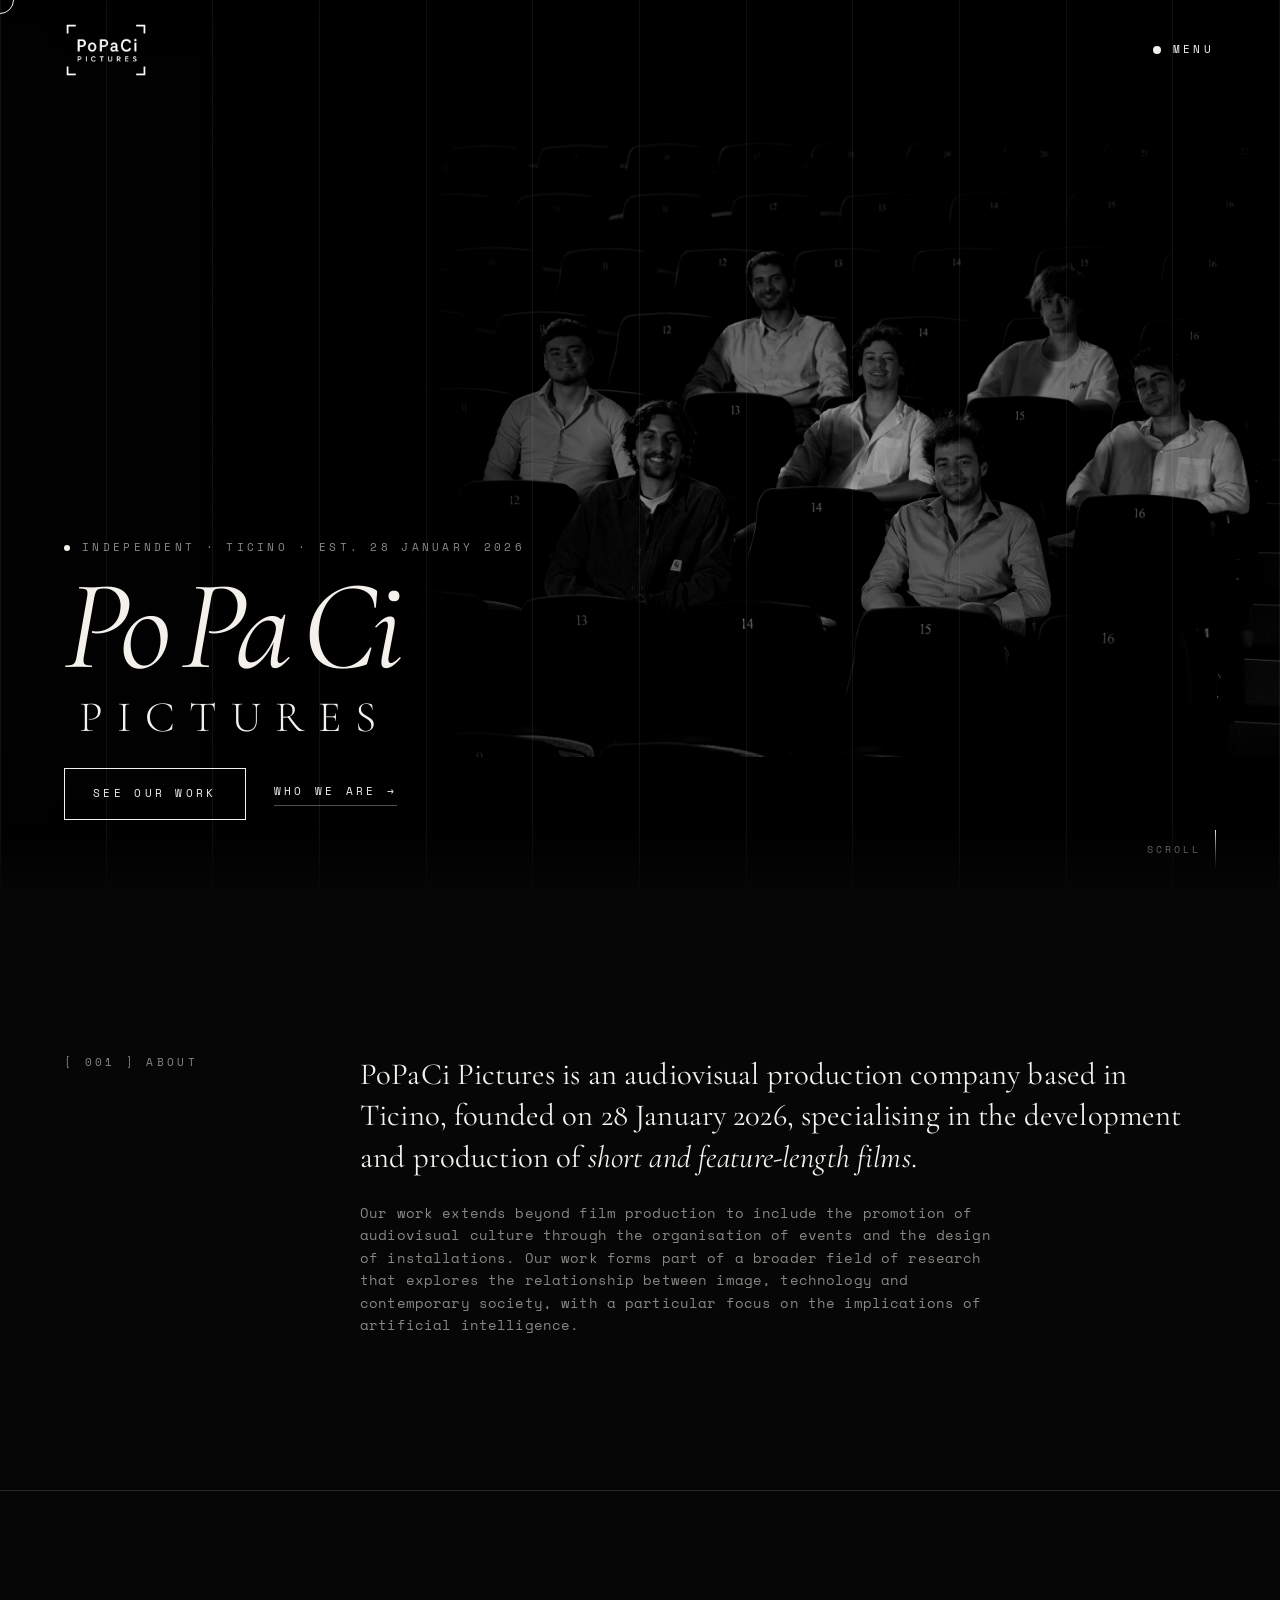
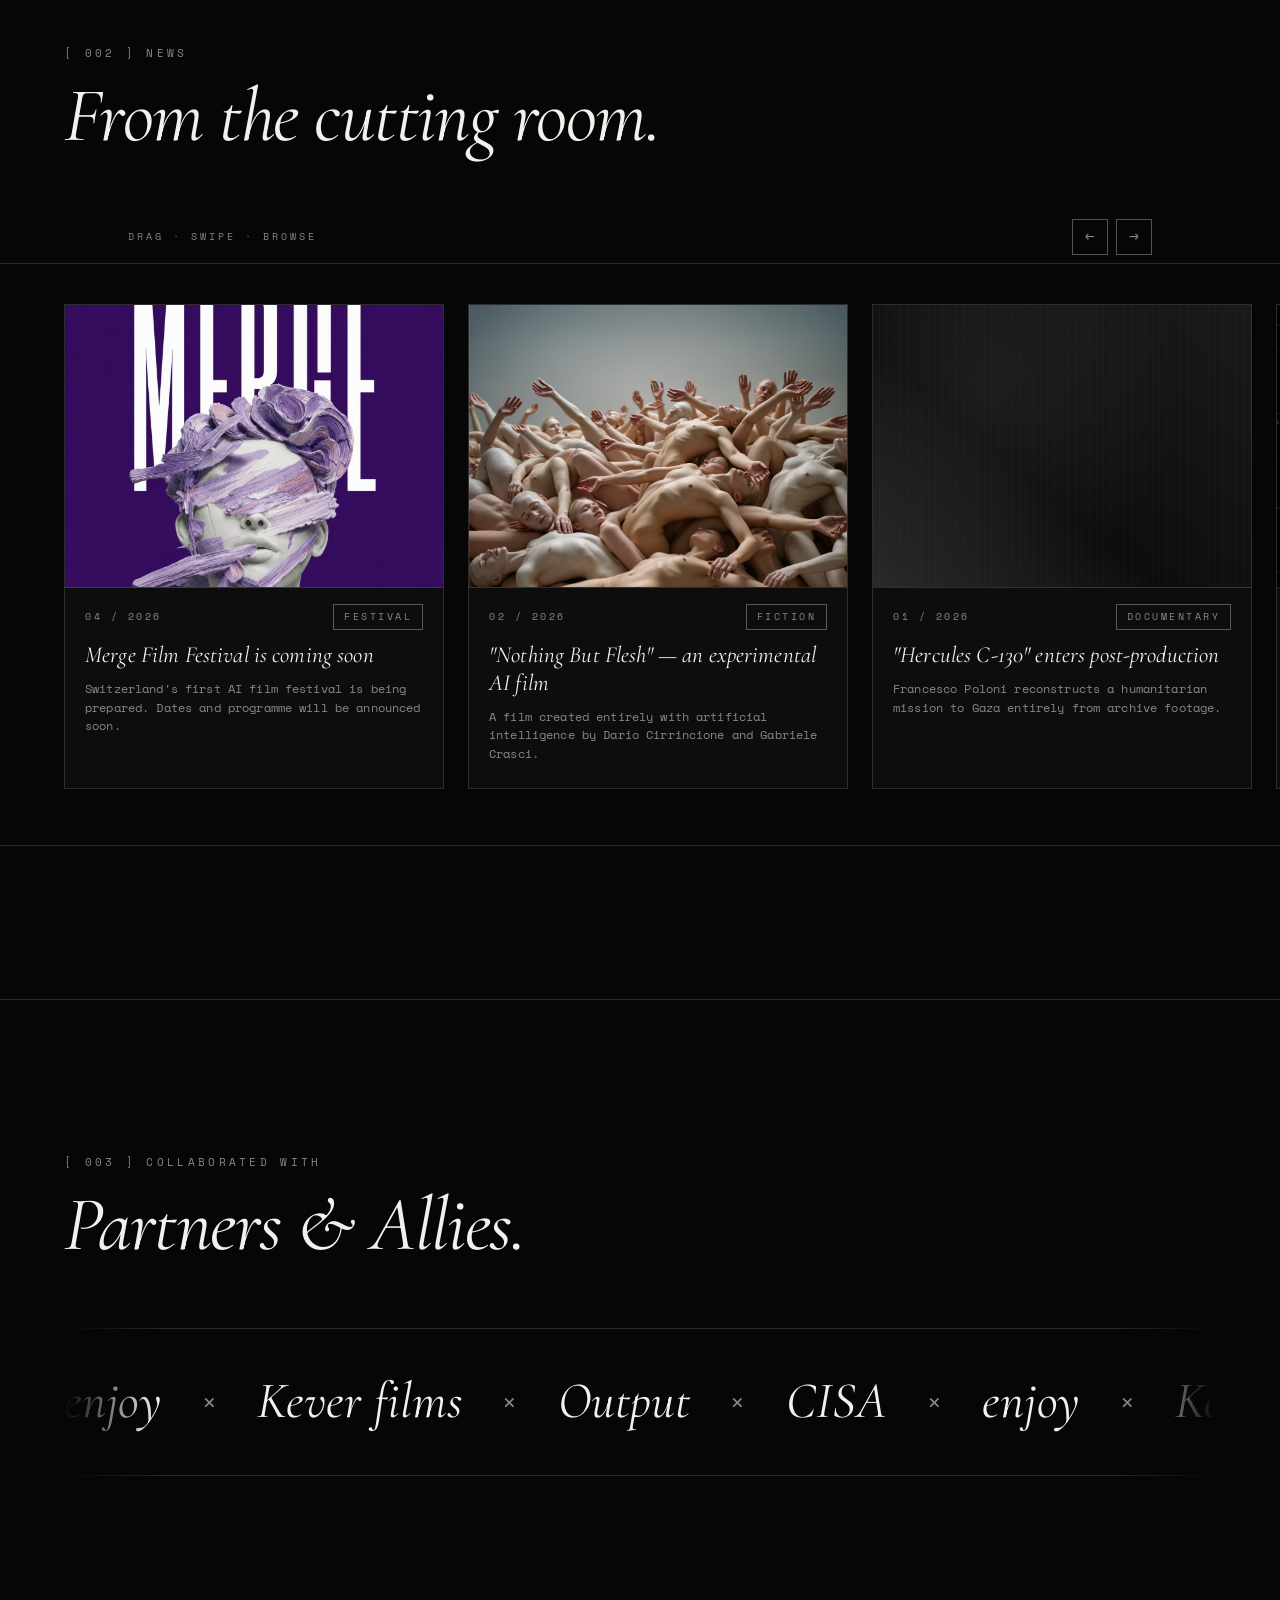
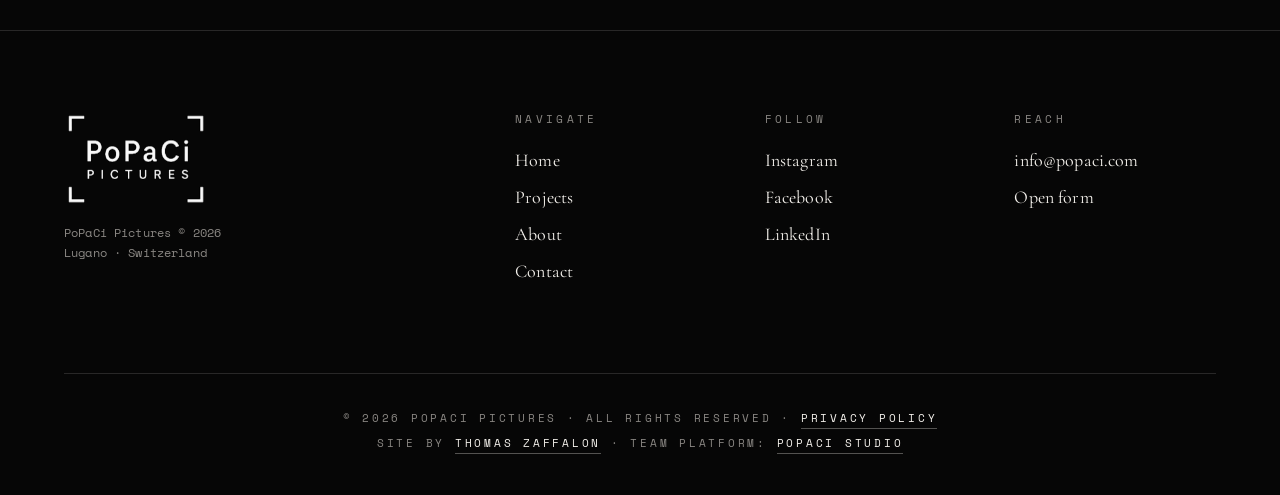
==== commit cfbf0b53: "Add discreet PoPaCi Studio link in footer Adds a "Team platform: PoPaCi Studio" mention linking to s" ====
--- a/index.html
+++ b/index.html
@@ -68,7 +68,7 @@
       "sameAs": [
         "https://www.instagram.com/popaci_pictures",
         "https://www.facebook.com/profile.php?id=61589627325579",
-        "https://www.linkedin.com/in/popaci-pictures-62361040b"
+        "https://linkedin.com/company/popaci"
       ],
       "description": "PoPaCi Pictures is an audiovisual production company based in Ticino, founded on 28 January 2026, specialising in the development and production of short and feature-length films."
     }
@@ -289,7 +289,7 @@
       <ul>
         <li><a href="https://www.instagram.com/popaci_pictures?igsh=M2hsNmV0cGVxNXV3" target="_blank" rel="noopener">Instagram</a></li>
         <li><a href="https://www.facebook.com/profile.php?id=61589627325579" target="_blank" rel="noopener">Facebook</a></li>
-        <li><a href="https://www.linkedin.com/in/popaci-pictures-62361040b?utm_source=share_via&utm_content=profile&utm_medium=member_ios" target="_blank" rel="noopener">LinkedIn</a></li>
+        <li><a href="https://linkedin.com/company/popaci" target="_blank" rel="noopener">LinkedIn</a></li>
       </ul>
     </div>
     <div>
@@ -300,7 +300,7 @@
       </ul>
     </div>
   </div>
-  <p class="site-credit">&copy; 2026 PoPaCi Pictures &middot; All rights reserved &middot; <a href="privacy.html">Privacy Policy</a><br>Site by <a href="https://www.tommyzaffa.com" target="_blank" rel="noopener">Thomas Zaffalon</a></p>
+  <p class="site-credit">&copy; 2026 PoPaCi Pictures &middot; All rights reserved &middot; <a href="privacy.html">Privacy Policy</a><br>Site by <a href="https://www.tommyzaffa.com" target="_blank" rel="noopener">Thomas Zaffalon</a> &middot; Team platform: <a href="https://studio.popaci.com" target="_blank" rel="noopener">PoPaCi Studio</a></p>
 </footer>
 
 <script src="js/main.js"></script>
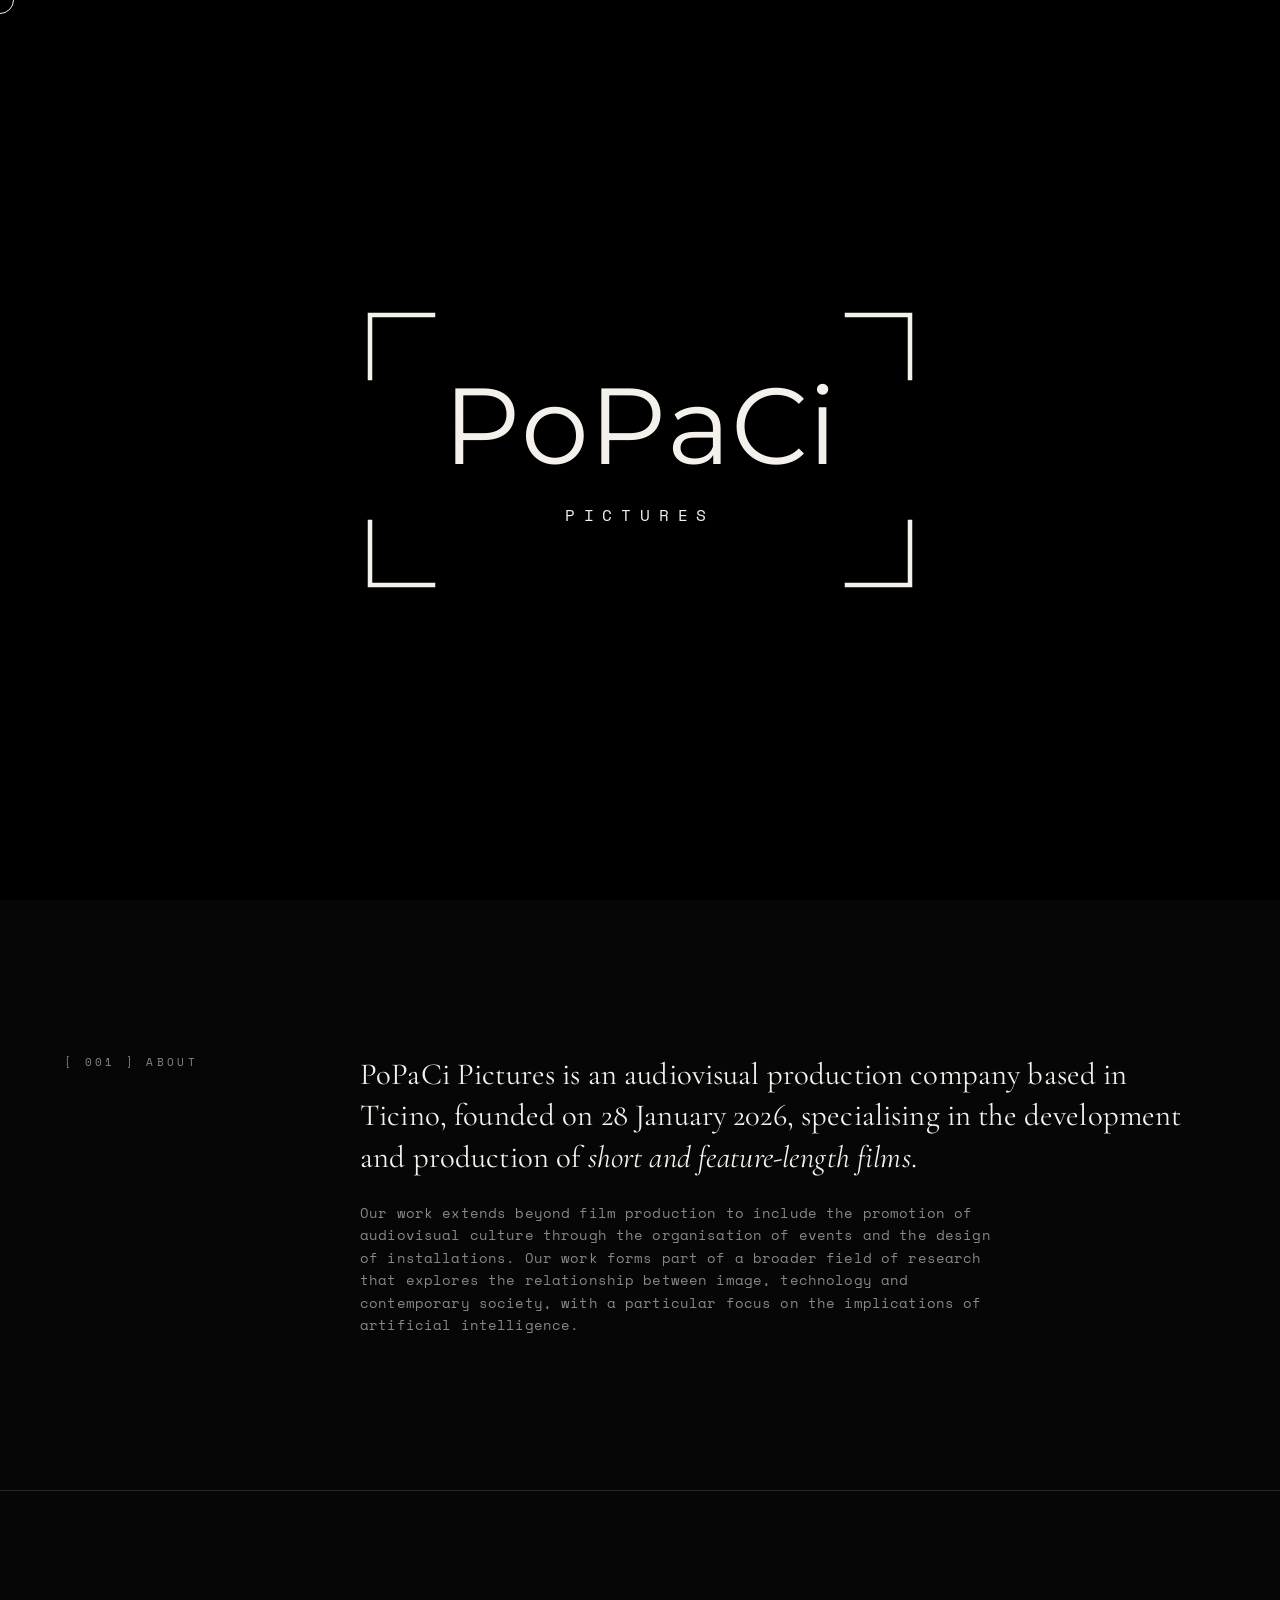
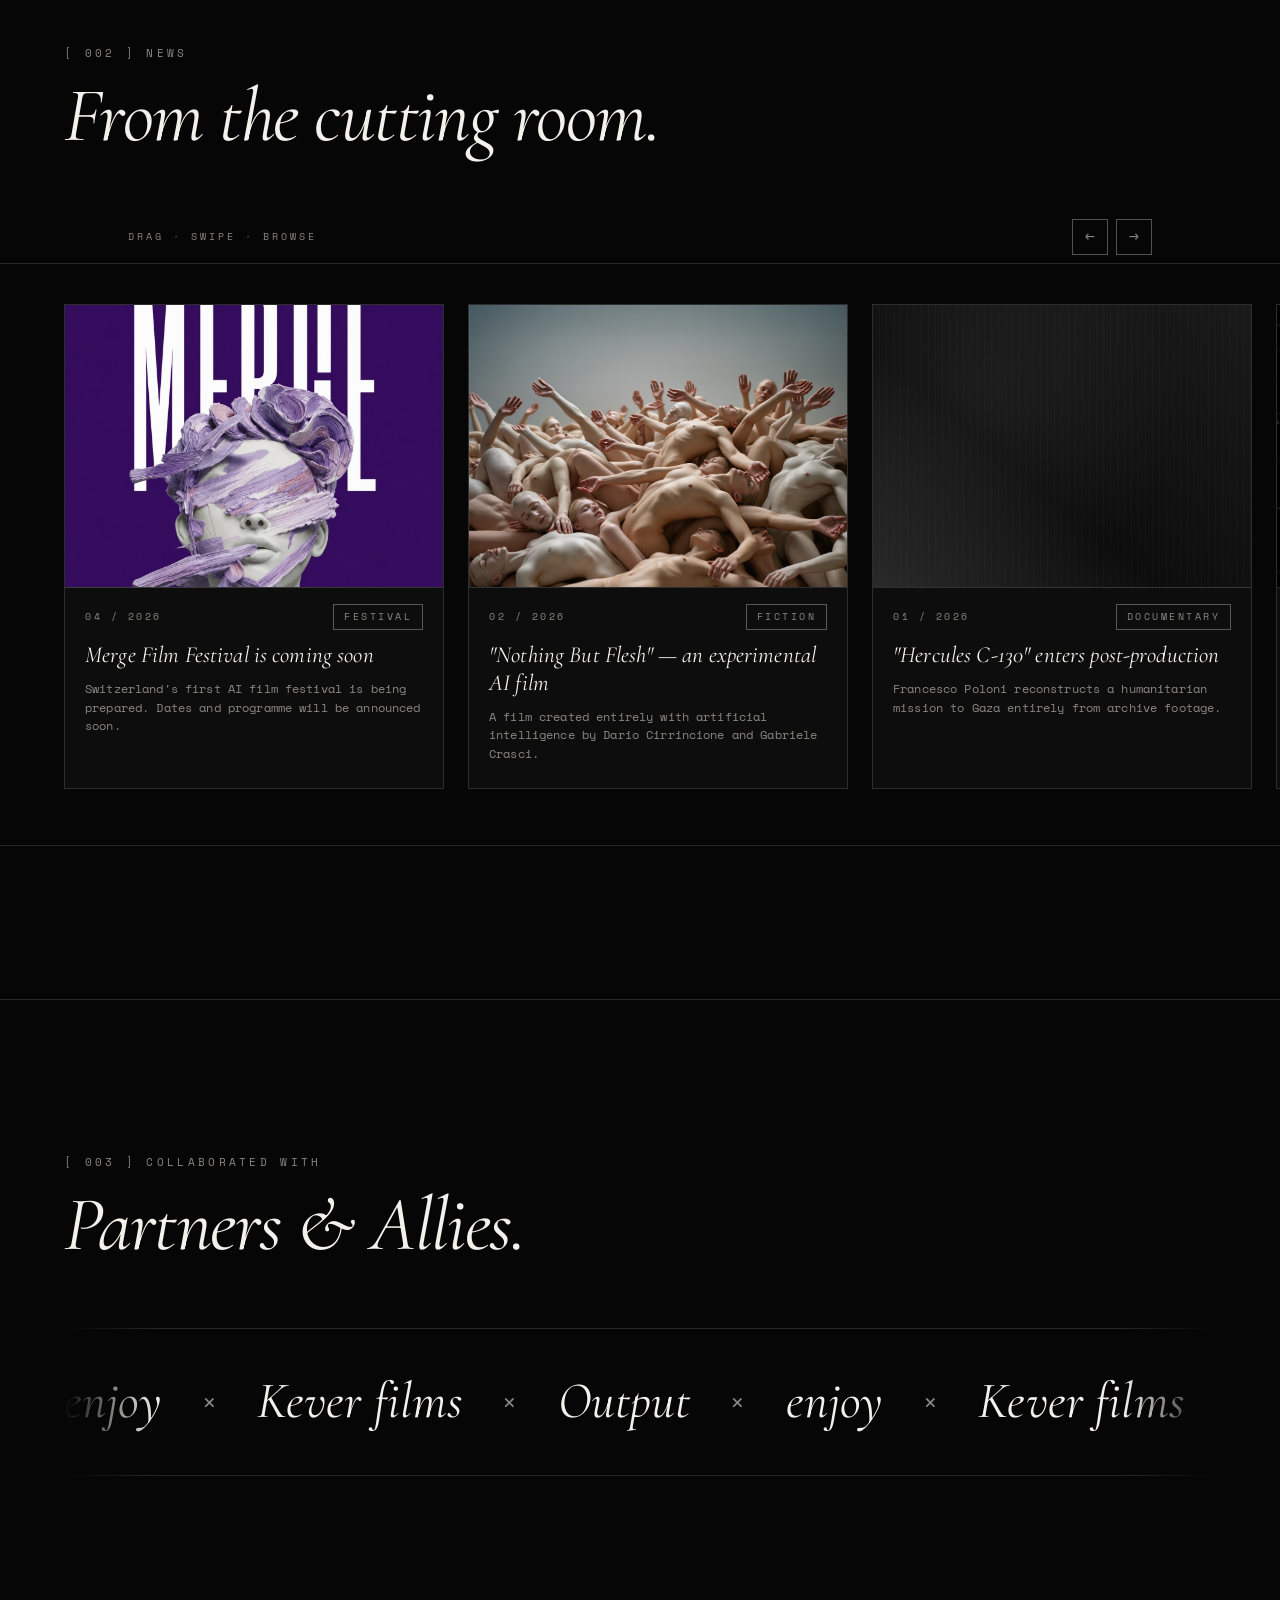
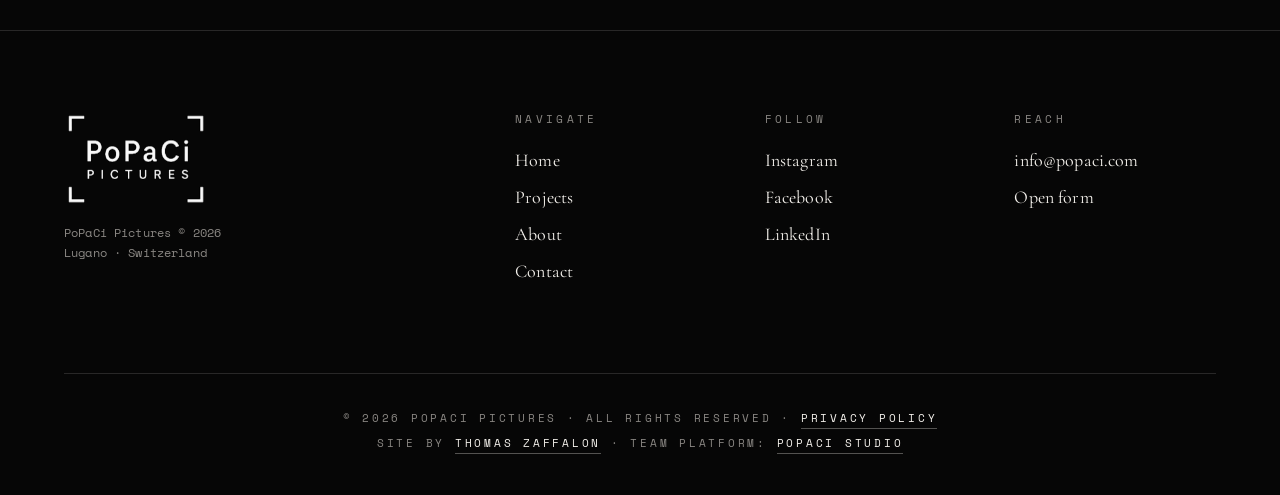
==== commit d3a776b6: "Rimuovi CISA dalla sezione Partners & Allies Co-Authored-By: Claude Opus 4.6 <noreply@anthropic.com>" ====
--- a/index.html
+++ b/index.html
@@ -253,16 +253,12 @@
       <span class="m-sep">&times;</span>
       <span class="m-item">Output</span>
       <span class="m-sep">&times;</span>
-      <span class="m-item">CISA</span>
-      <span class="m-sep">&times;</span>
       <!-- duplicate for seamless loop -->
       <span class="m-item">enjoy</span>
       <span class="m-sep">&times;</span>
       <span class="m-item">Kever films</span>
       <span class="m-sep">&times;</span>
       <span class="m-item">Output</span>
-      <span class="m-sep">&times;</span>
-      <span class="m-item">CISA</span>
       <span class="m-sep">&times;</span>
     </div>
   </div>
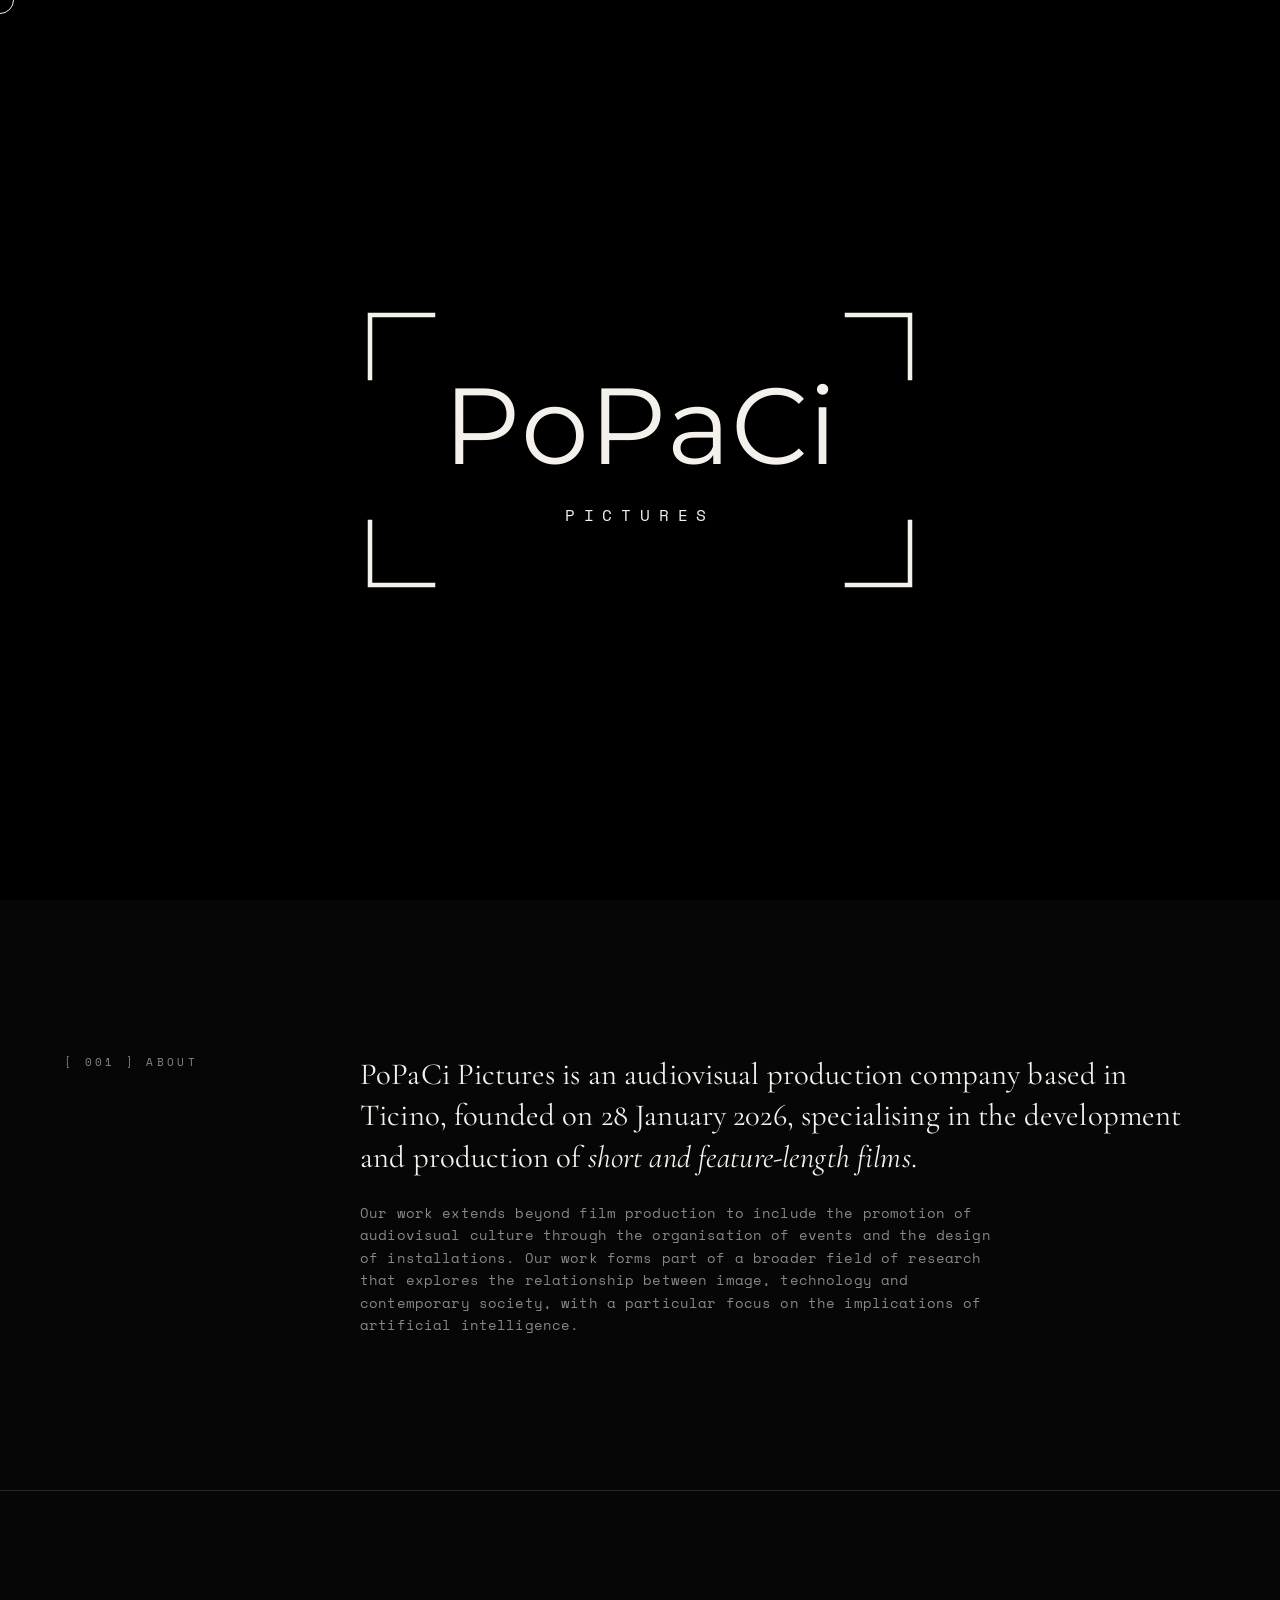
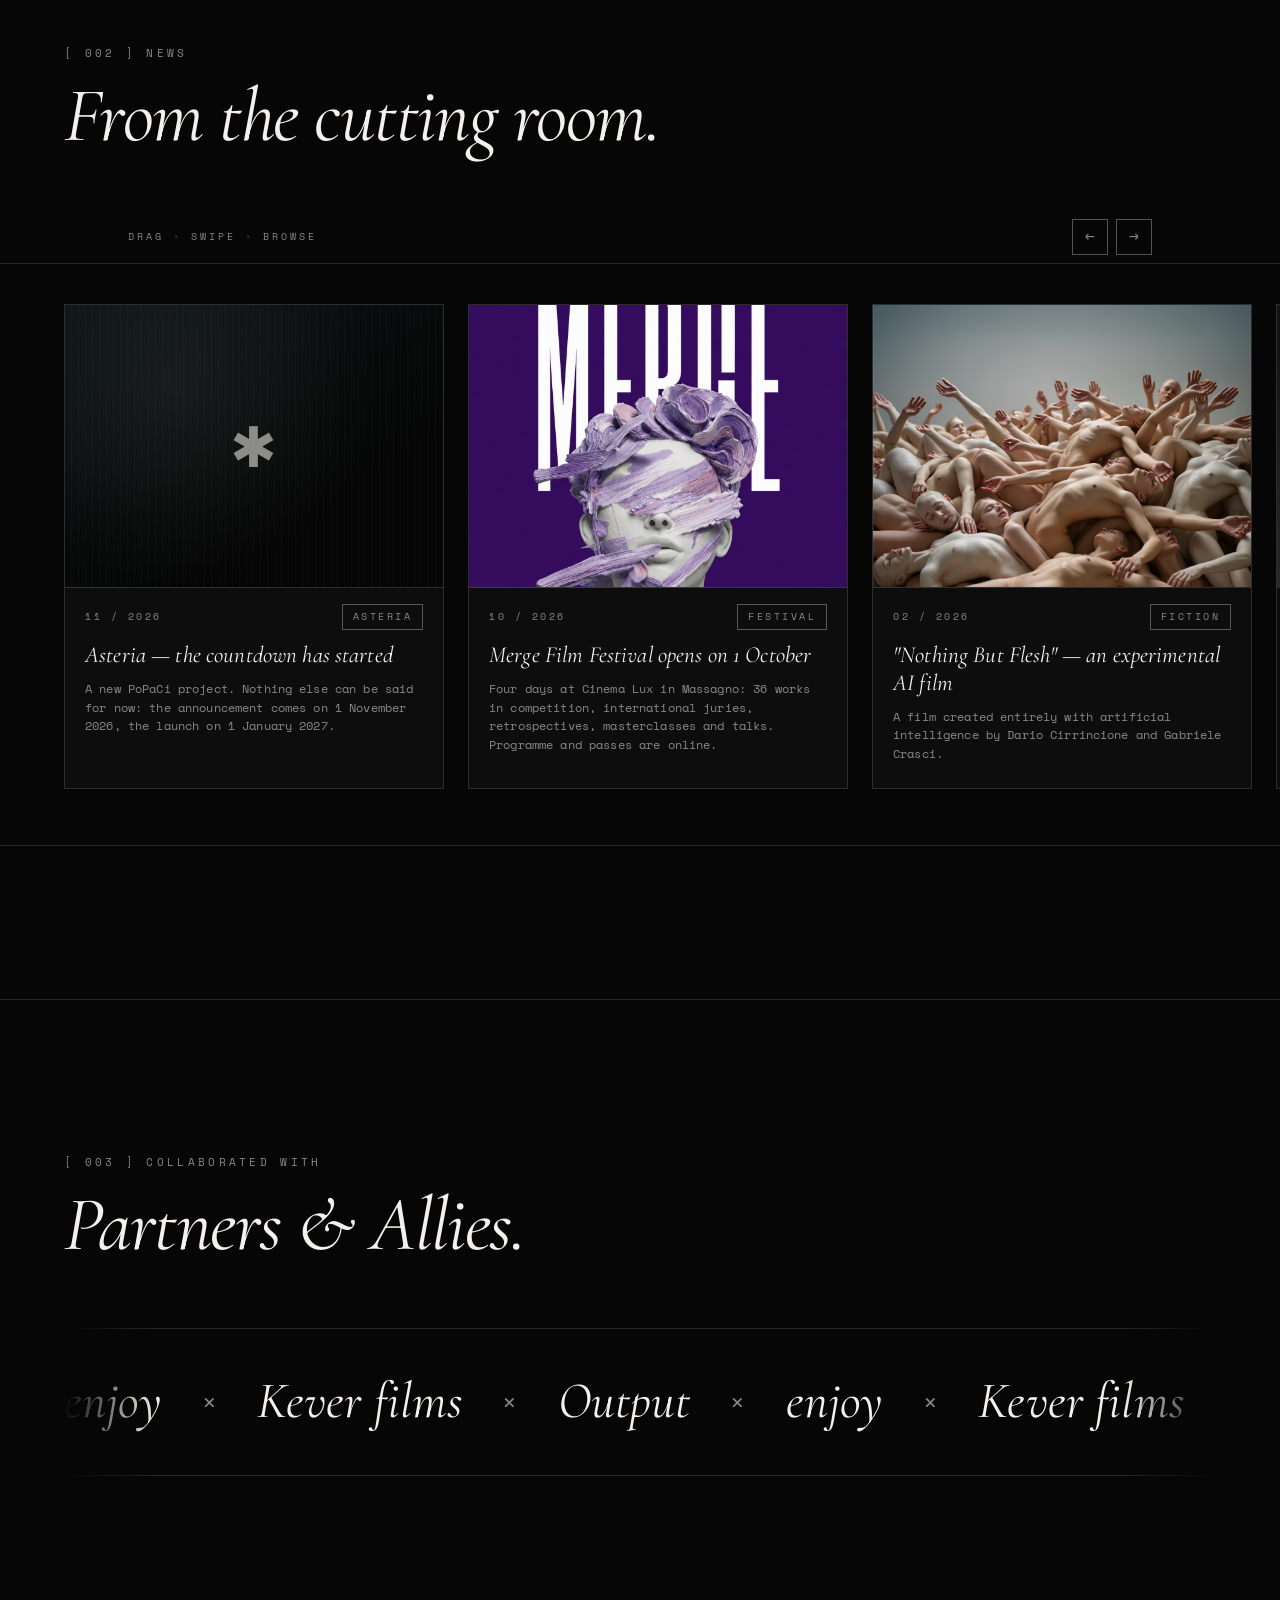
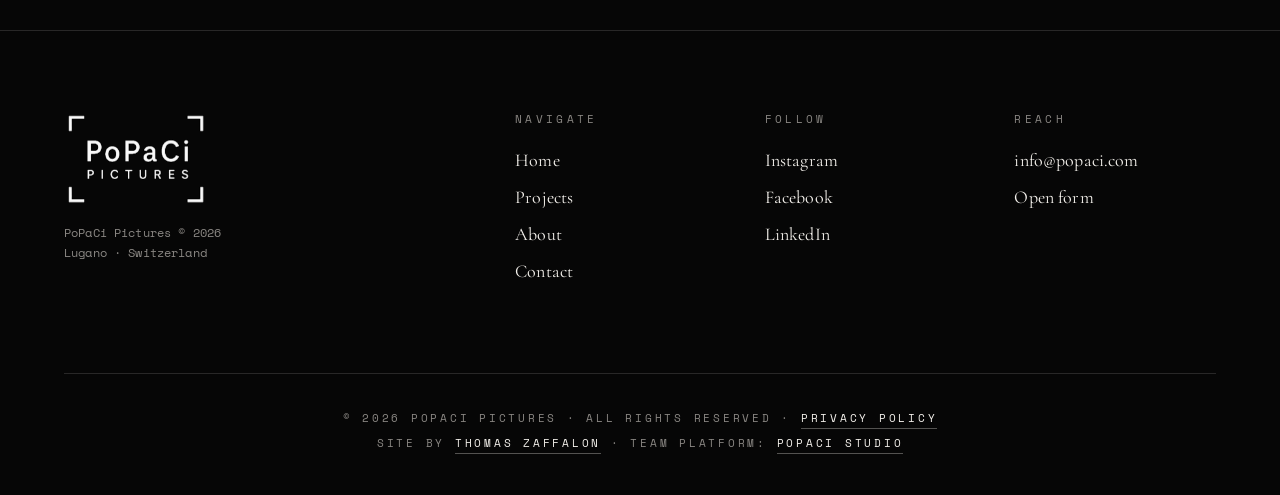
==== commit 51e50c10: "Aggiorna news e progetti: Merge in apertura, teaser Asteria Le news erano ferme alla fase di annunci" ====
--- a/index.html
+++ b/index.html
@@ -199,12 +199,21 @@
 
   <div class="news-rail">
     <div class="news-track" data-rail>
+      <a class="news-card" data-tone="e" href="asteria.html">
+        <div class="news-cover news-cover--mark"><span class="news-mark" aria-hidden="true">&#10033;</span></div>
+        <div class="news-meta"><span>11 / 2026</span><span class="news-tag">Asteria</span></div>
+        <div class="news-body">
+          <h3 class="news-title">Asteria — the countdown has started</h3>
+          <p class="news-excerpt">A new PoPaCi project. Nothing else can be said for now: the announcement comes on 1 November 2026, the launch on 1 January 2027.</p>
+        </div>
+      </a>
+
       <a class="news-card" data-tone="a" href="festival.html">
         <div class="news-cover"><img src="img/merge-film-festival.jpg" alt="Merge Film Festival" loading="lazy"></div>
-        <div class="news-meta"><span>04 / 2026</span><span class="news-tag">Festival</span></div>
-        <div class="news-body">
-          <h3 class="news-title">Merge Film Festival is coming soon</h3>
-          <p class="news-excerpt">Switzerland's first AI film festival is being prepared. Dates and programme will be announced soon.</p>
+        <div class="news-meta"><span>10 / 2026</span><span class="news-tag">Festival</span></div>
+        <div class="news-body">
+          <h3 class="news-title">Merge Film Festival opens on 1 October</h3>
+          <p class="news-excerpt">Four days at Cinema Lux in Massagno: 36 works in competition, international juries, retrospectives, masterclasses and talks. Programme and passes are online.</p>
         </div>
       </a>
 
--- a/css/style.css
+++ b/css/style.css
@@ -872,6 +872,19 @@
 .news-card[data-tone="b"] .news-cover { background: linear-gradient(20deg, #2a2a2a, #0a0a0a); }
 .news-card[data-tone="c"] .news-cover { background: linear-gradient(220deg, #1a1a1a, #0d0d0d 60%, #2a2a2a); }
 .news-card[data-tone="d"] .news-cover { background: linear-gradient(110deg, #050505, #2f2f2f); }
+.news-card[data-tone="e"] .news-cover { background: linear-gradient(150deg, #0d1414, #050505 70%); }
+
+/* cover without photograph: a single mark on the void (Asteria) */
+.news-cover--mark { display: grid; place-items: center; }
+.news-mark {
+  font-family: var(--mono);
+  font-size: clamp(38px, 5vw, 56px);
+  line-height: 1;
+  color: var(--ink);
+  opacity: .55;
+  transition: opacity .6s var(--ease), transform .8s var(--ease);
+}
+.news-card:hover .news-mark { opacity: 1; transform: rotate(90deg); }
 
 .news-meta {
   display: flex;
@@ -1455,7 +1468,7 @@
 /* ---------- project category cards (projects.html, 3 doors) ---------- */
 .cat-grid {
   display: grid;
-  grid-template-columns: repeat(3, 1fr);
+  grid-template-columns: repeat(2, 1fr);
   gap: clamp(20px, 3vw, 40px);
 }
 .cat-card {
@@ -1509,6 +1522,25 @@
   background-size: auto 140%;
   background-position: center 0%;
 }
+/* no photograph yet: a mark on the void */
+.cat-card[data-tone="asteria"] .cat-bg {
+  background-image: radial-gradient(ellipse at 50% 40%, #1c1c1c, #050505 70%);
+  filter: none;
+  display: grid;
+  place-items: center;
+}
+.cat-card[data-tone="asteria"]:hover .cat-bg { filter: none; }
+.cat-mark {
+  position: relative;   /* above the .cat-bg::after overlay */
+  z-index: 1;
+  font-family: var(--mono);
+  font-size: clamp(64px, 9vw, 140px);
+  line-height: 1;
+  color: var(--ink);
+  opacity: .32;
+  transition: opacity .6s var(--ease), transform 1.2s var(--ease);
+}
+.cat-card[data-tone="asteria"]:hover .cat-mark { opacity: .6; transform: rotate(90deg); }
 
 .cat-num {
   font-family: var(--mono);
@@ -1762,6 +1794,40 @@
   color: #481A9D;
   border-color: #fff;
 }
+/* Asteria portal + countdown */
+.festival-portal--asteria {
+  background-color: #123c41;
+  background-image:
+    radial-gradient(ellipse at 88% 18%, rgba(184, 138, 59, 0.28), transparent 55%),
+    radial-gradient(ellipse at 10% 100%, rgba(0, 0, 0, 0.45), transparent 60%),
+    repeating-linear-gradient(45deg, rgba(255, 255, 255, 0.05) 0 1px, transparent 1px 14px);
+}
+a.festival-portal--asteria:hover .festival-portal-status { color: #123c41; }
+
+.ast-countdown {
+  display: grid;
+  grid-template-columns: repeat(4, 1fr);
+  gap: clamp(16px, 3vw, 48px);
+  border-top: 1px solid var(--line);
+  border-bottom: 1px solid var(--line);
+  padding: clamp(32px, 5vw, 56px) 0;
+}
+.ast-unit { display: flex; flex-direction: column; align-items: center; gap: 12px; }
+.ast-unit b {
+  font-family: var(--mono);
+  font-weight: 400;
+  font-size: clamp(32px, 6vw, 76px);
+  line-height: 1;
+  font-variant-numeric: tabular-nums;
+}
+.ast-unit span {
+  font-family: var(--mono);
+  font-size: 10px;
+  letter-spacing: 0.3em;
+  text-transform: uppercase;
+  color: var(--ink-mut);
+}
+
 .festival-about-side { display: flex; flex-direction: column; gap: 32px; }
 .festival-mff-image {
   margin: 0;
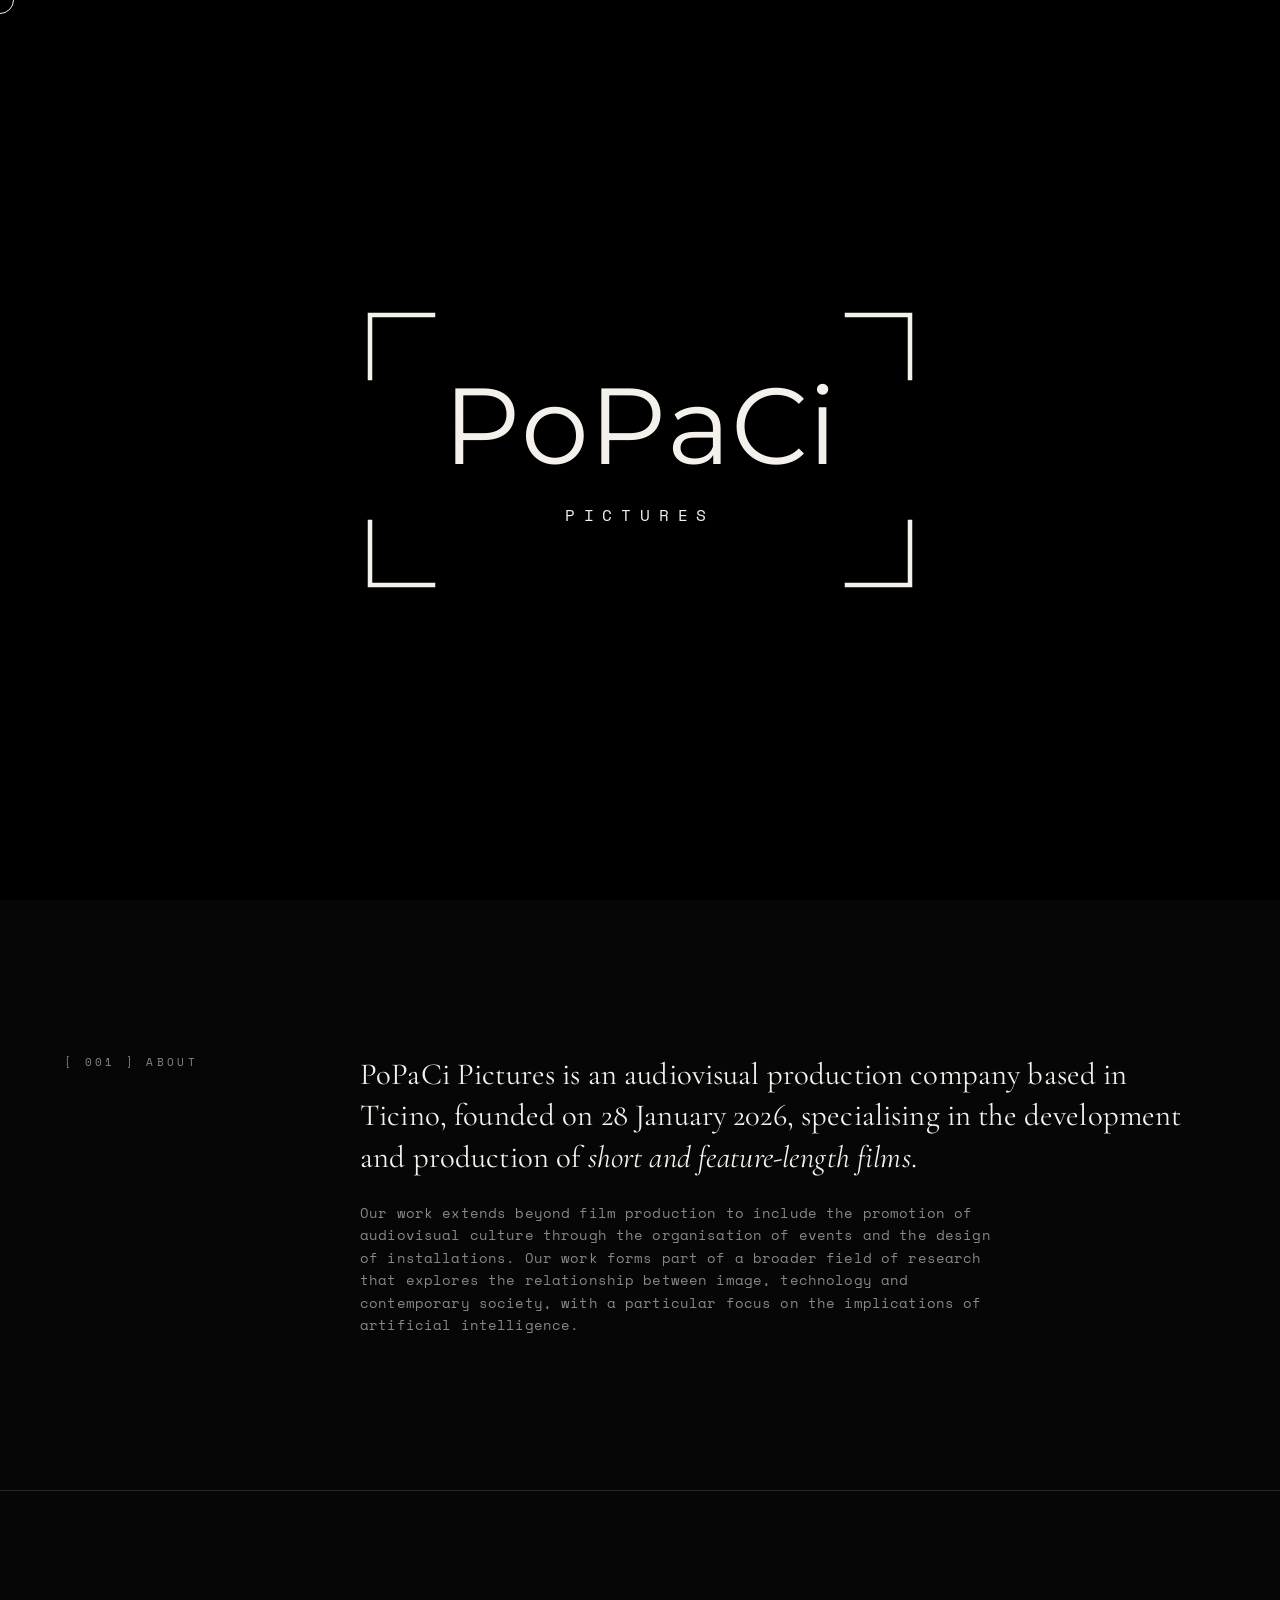
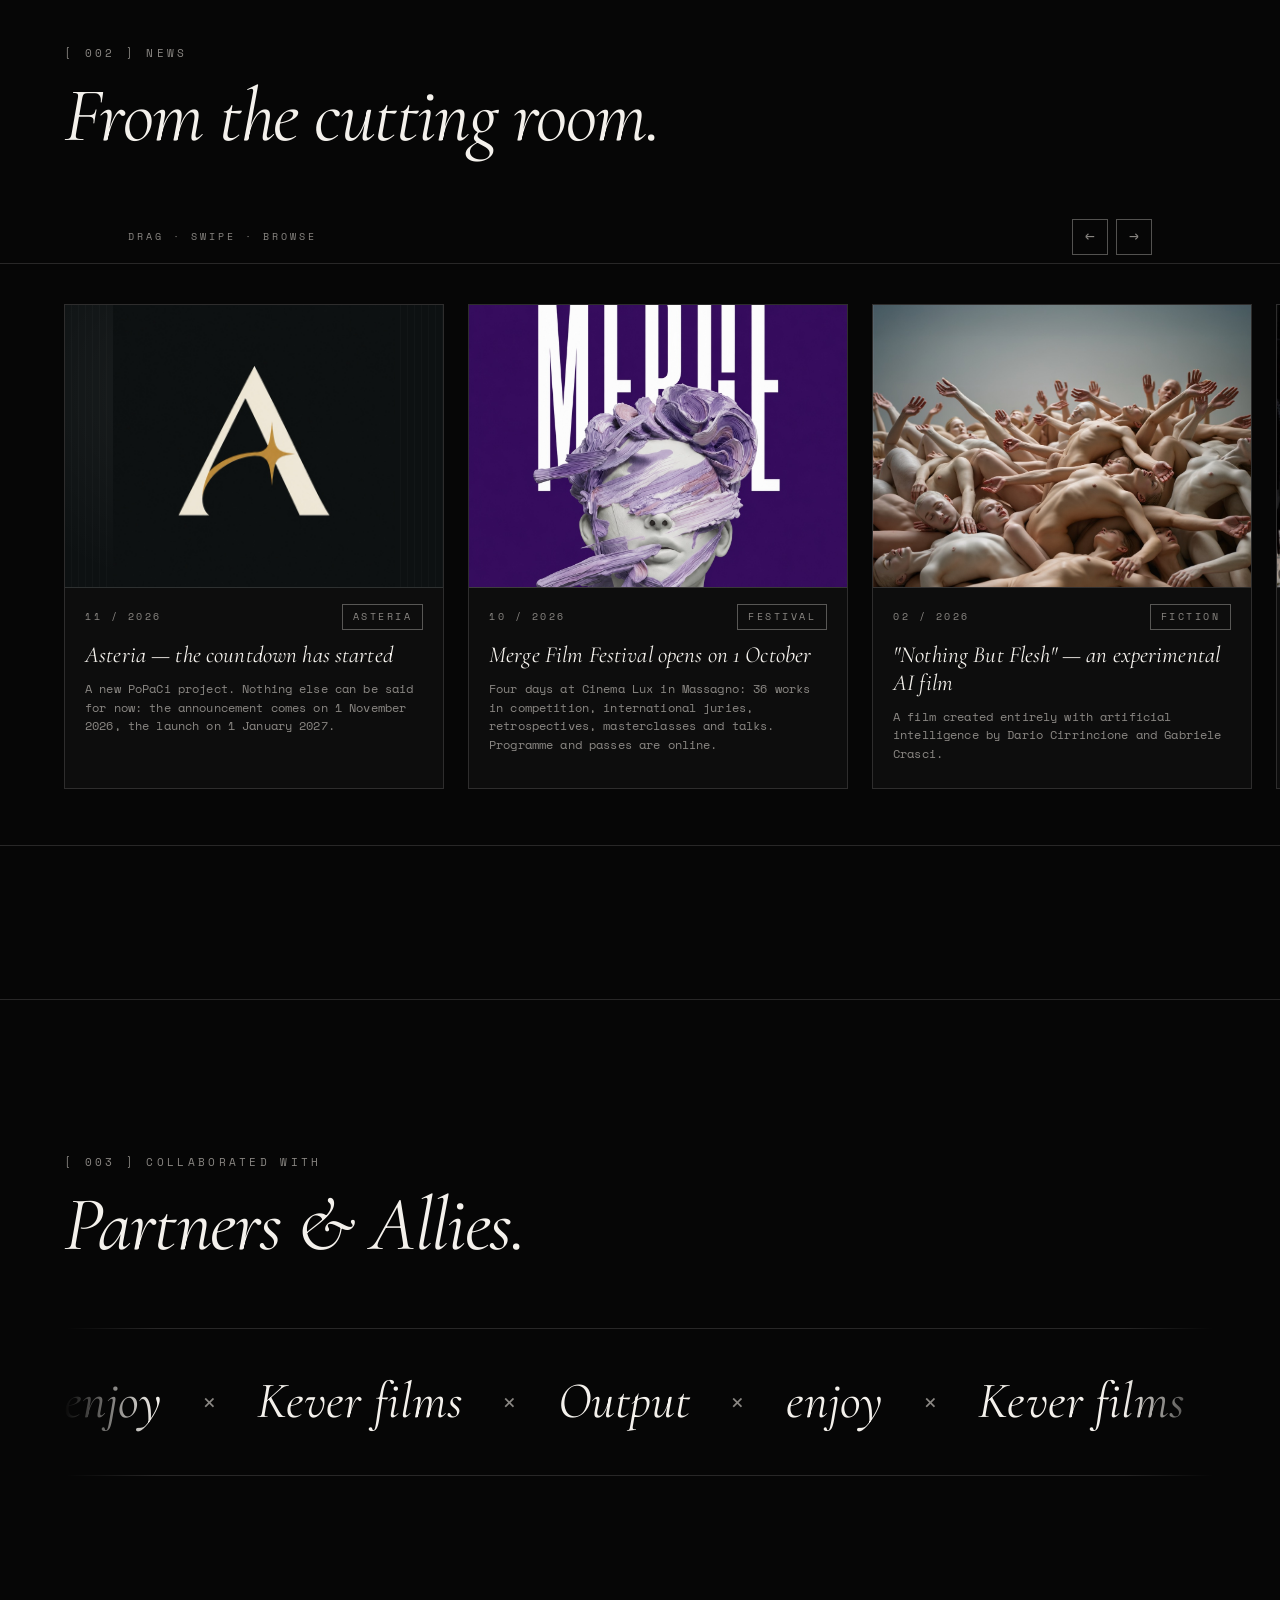
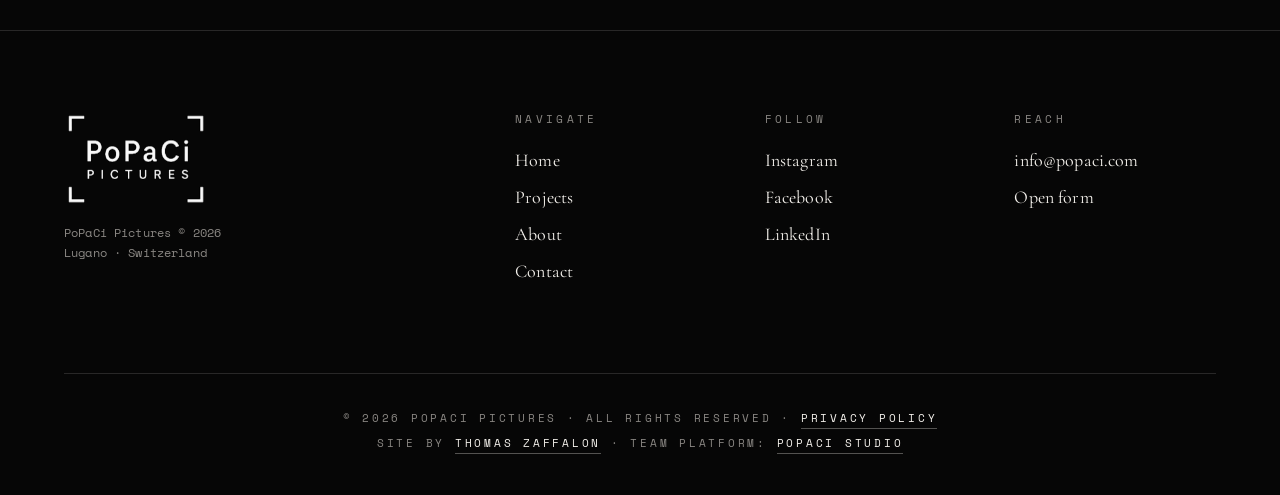
==== commit 838ca4e6: "Aggiungi immagine Asteria, sistema marquee partners e direzione festival - Asteria: cover/OG con img" ====
--- a/index.html
+++ b/index.html
@@ -200,7 +200,7 @@
   <div class="news-rail">
     <div class="news-track" data-rail>
       <a class="news-card" data-tone="e" href="asteria.html">
-        <div class="news-cover news-cover--mark"><span class="news-mark" aria-hidden="true">&#10033;</span></div>
+        <div class="news-cover"><img src="img/asteria.jpg" alt="Asteria" loading="lazy" decoding="async"></div>
         <div class="news-meta"><span>11 / 2026</span><span class="news-tag">Asteria</span></div>
         <div class="news-body">
           <h3 class="news-title">Asteria — the countdown has started</h3>
--- a/css/style.css
+++ b/css/style.css
@@ -872,19 +872,9 @@
 .news-card[data-tone="b"] .news-cover { background: linear-gradient(20deg, #2a2a2a, #0a0a0a); }
 .news-card[data-tone="c"] .news-cover { background: linear-gradient(220deg, #1a1a1a, #0d0d0d 60%, #2a2a2a); }
 .news-card[data-tone="d"] .news-cover { background: linear-gradient(110deg, #050505, #2f2f2f); }
-.news-card[data-tone="e"] .news-cover { background: linear-gradient(150deg, #0d1414, #050505 70%); }
-
-/* cover without photograph: a single mark on the void (Asteria) */
-.news-cover--mark { display: grid; place-items: center; }
-.news-mark {
-  font-family: var(--mono);
-  font-size: clamp(38px, 5vw, 56px);
-  line-height: 1;
-  color: var(--ink);
-  opacity: .55;
-  transition: opacity .6s var(--ease), transform .8s var(--ease);
-}
-.news-card:hover .news-mark { opacity: 1; transform: rotate(90deg); }
+.news-card[data-tone="e"] .news-cover { background: #0d1112; } /* matches the mark's own ground */
+/* Asteria mark: a logo, not a photograph — show it whole, never cropped */
+.news-card[data-tone="e"] .news-cover img { object-fit: contain; }
 
 .news-meta {
   display: flex;
@@ -1522,25 +1512,18 @@
   background-size: auto 140%;
   background-position: center 0%;
 }
-/* no photograph yet: a mark on the void */
+/* a mark on the void: the logo stays whole, keeps its gold, and its square
+   ground is faded out so only the letter floats on the card */
 .cat-card[data-tone="asteria"] .cat-bg {
-  background-image: radial-gradient(ellipse at 50% 40%, #1c1c1c, #050505 70%);
+  background-color: var(--bg);
+  background-image: url('../img/asteria.jpg');
+  background-size: auto 62%;
   filter: none;
-  display: grid;
-  place-items: center;
-}
-.cat-card[data-tone="asteria"]:hover .cat-bg { filter: none; }
-.cat-mark {
-  position: relative;   /* above the .cat-bg::after overlay */
-  z-index: 1;
-  font-family: var(--mono);
-  font-size: clamp(64px, 9vw, 140px);
-  line-height: 1;
-  color: var(--ink);
-  opacity: .32;
-  transition: opacity .6s var(--ease), transform 1.2s var(--ease);
-}
-.cat-card[data-tone="asteria"]:hover .cat-mark { opacity: .6; transform: rotate(90deg); }
+  -webkit-mask-image: radial-gradient(ellipse 34% 48% at 50% 50%, #000 24%, transparent 100%);
+          mask-image: radial-gradient(ellipse 34% 48% at 50% 50%, #000 24%, transparent 100%);
+}
+.cat-card[data-tone="asteria"] .cat-bg::after { display: none; }
+.cat-card[data-tone="asteria"]:hover .cat-bg { filter: none; transform: scale(1.04); }
 
 .cat-num {
   font-family: var(--mono);
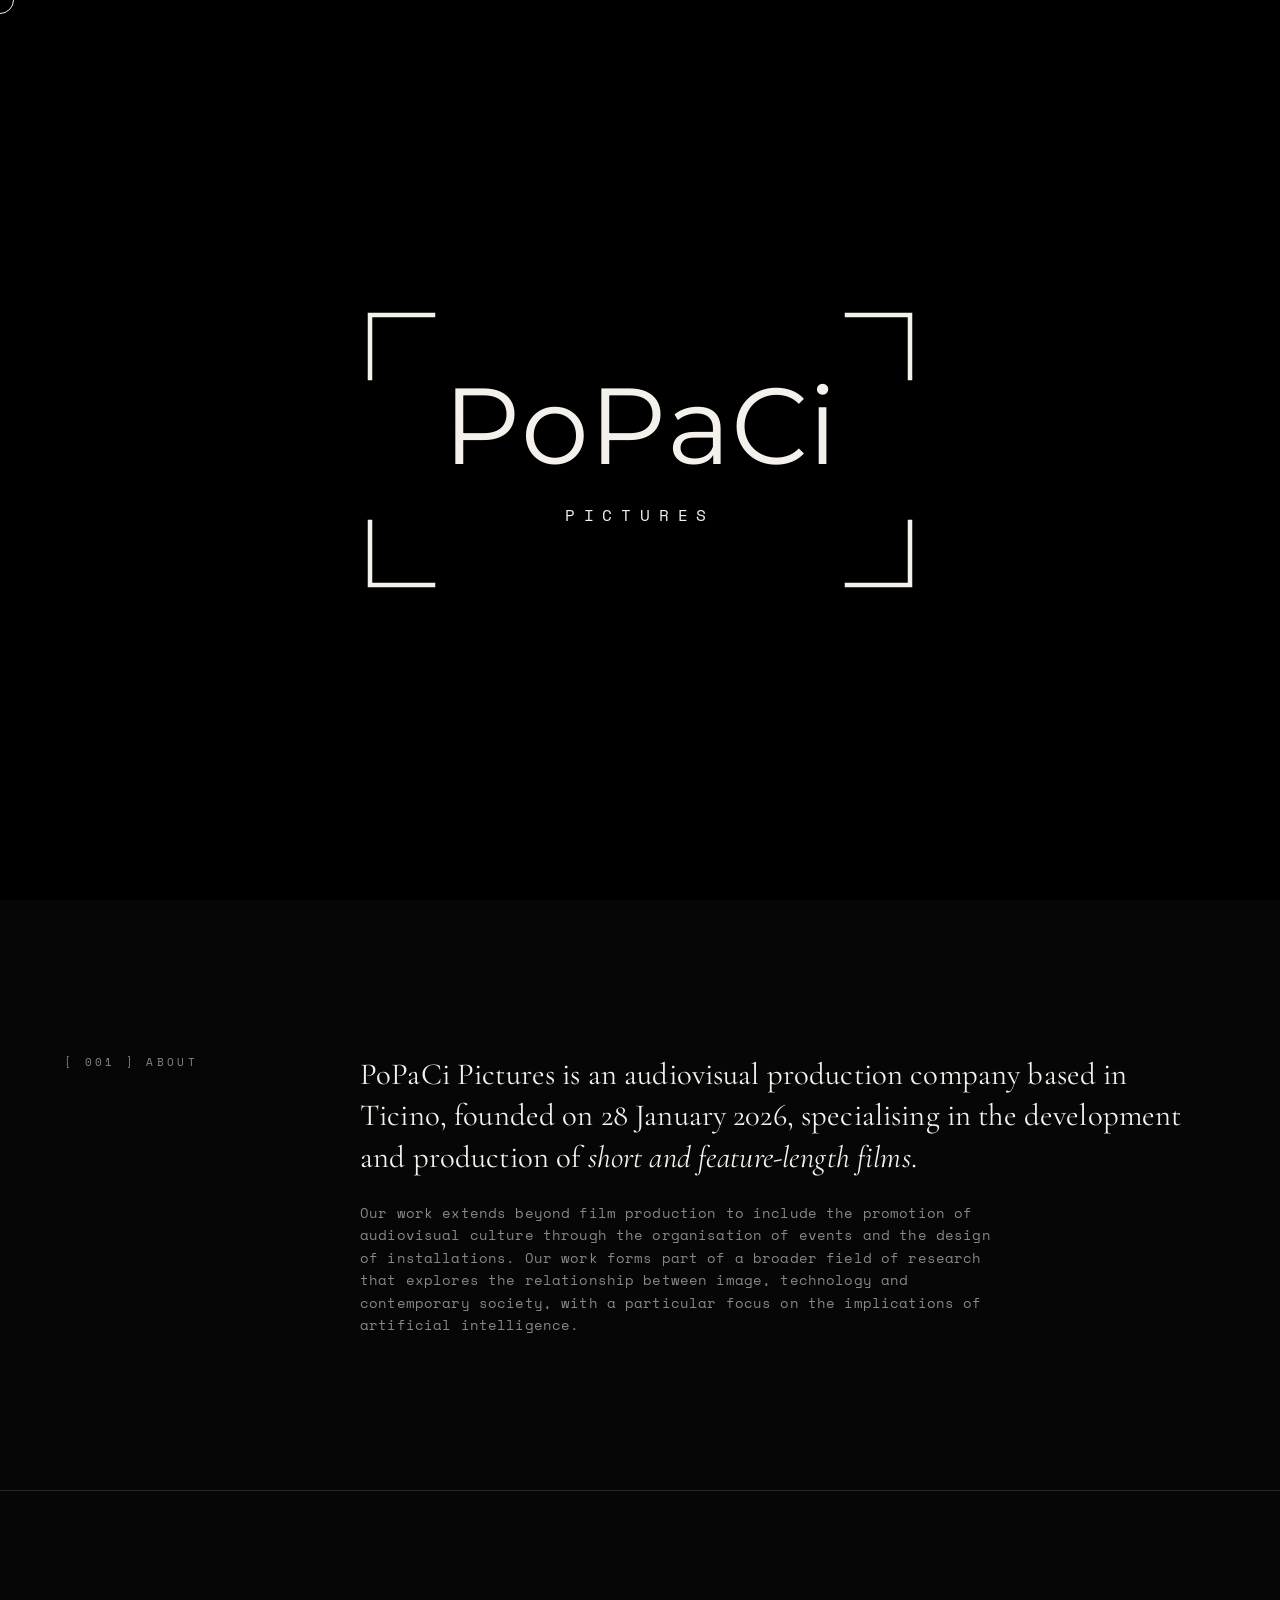
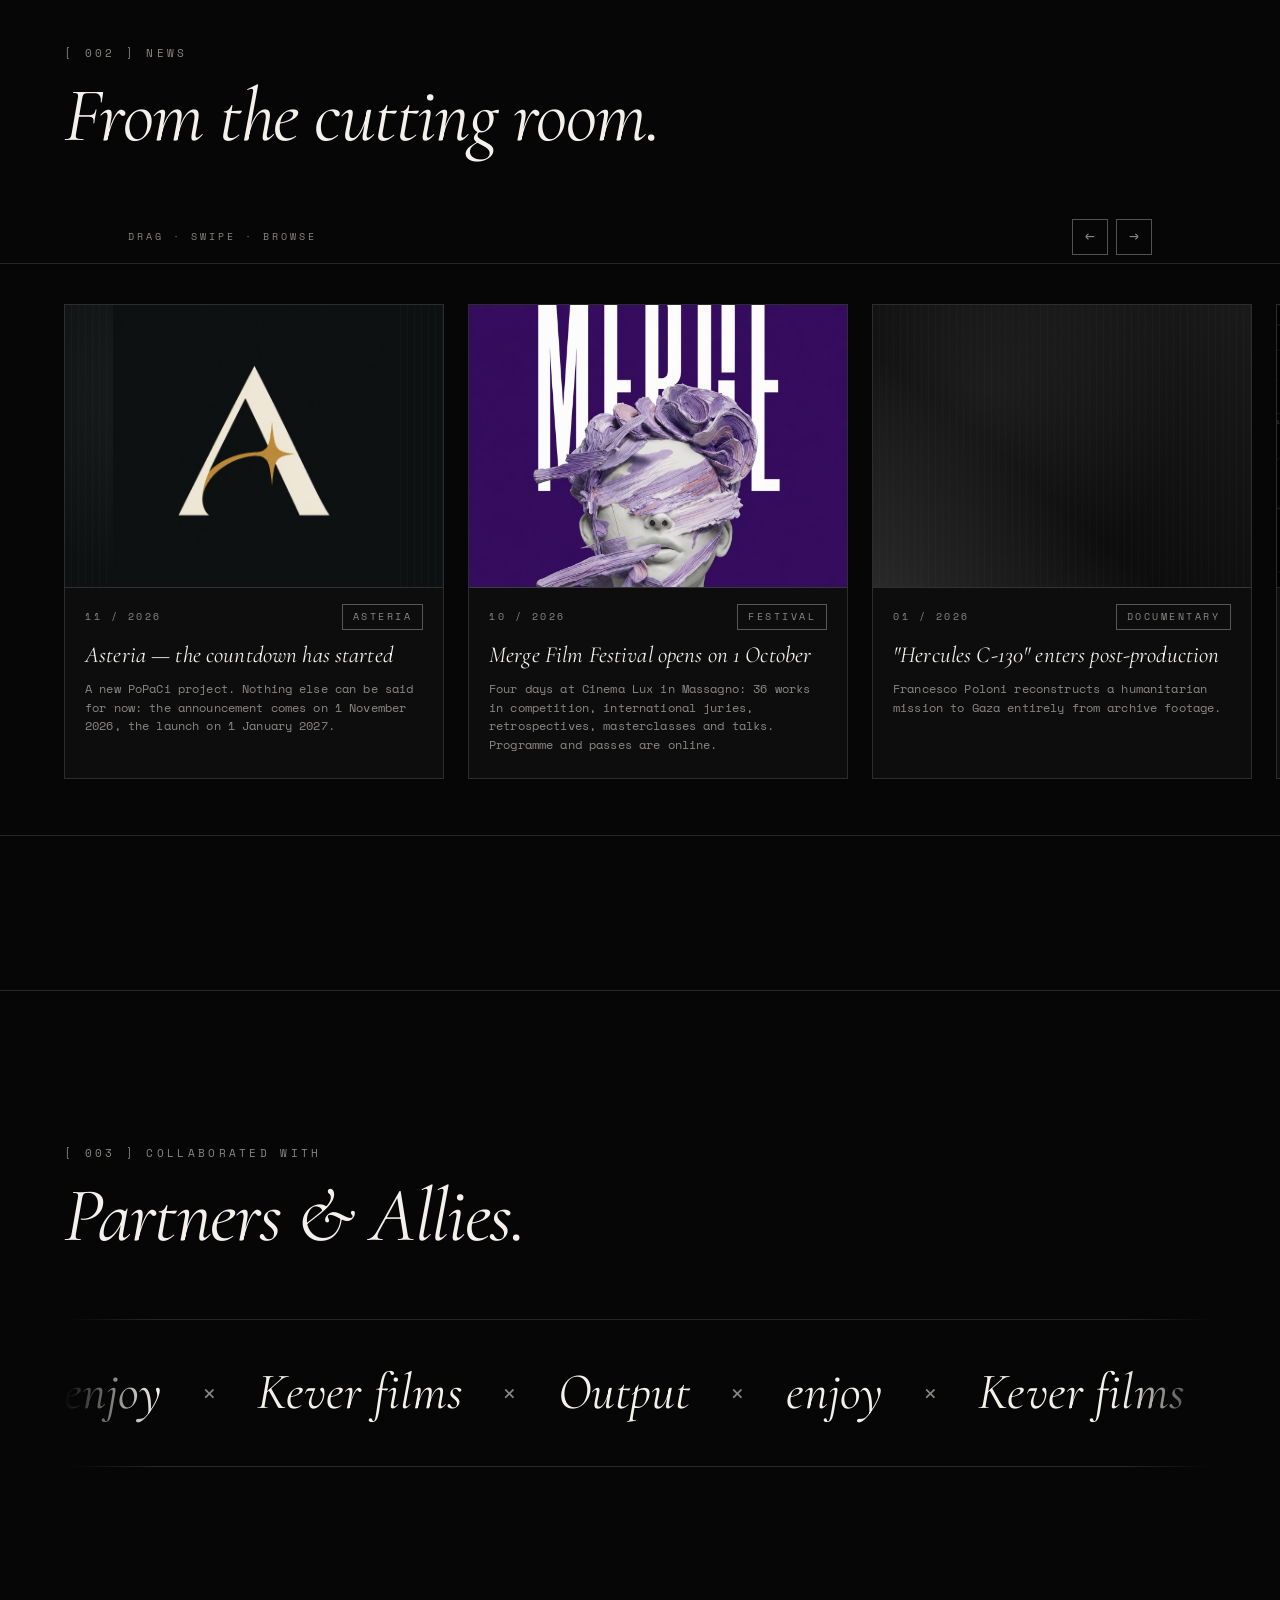
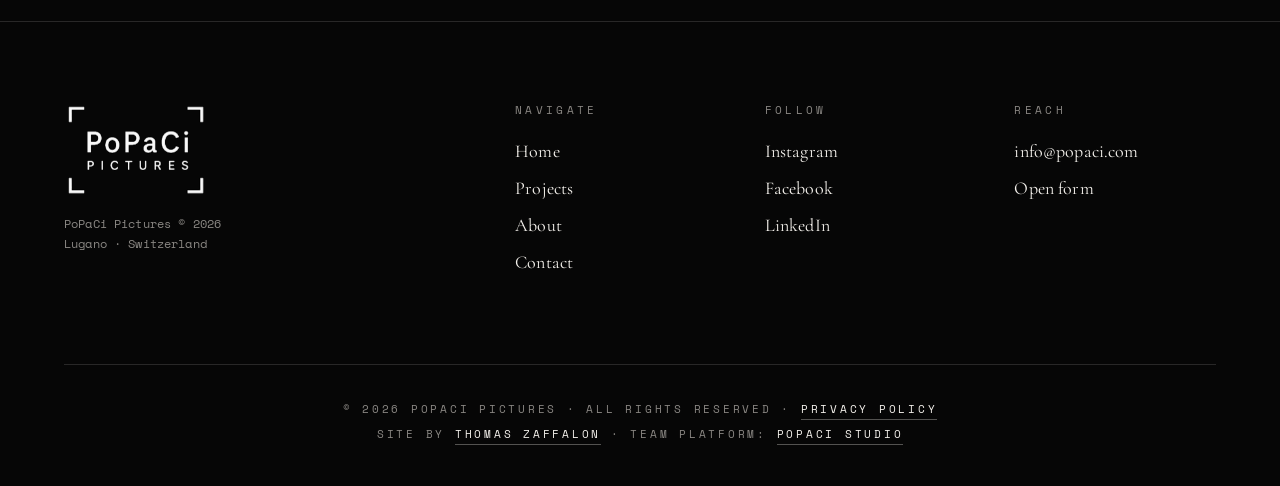
==== commit f6cd4fec: "Rimuovi Nothing But Flesh dal sito Tolta la news in home, la scheda film e i dati strutturati da Fic" ====
--- a/index.html
+++ b/index.html
@@ -217,15 +217,6 @@
         </div>
       </a>
 
-      <a class="news-card" data-tone="b" href="fiction.html#nothing-but-flesh">
-        <div class="news-cover"><img src="img/nothing-but-flesh-poster.jpg" alt="Nothing But Flesh poster" loading="lazy" decoding="async"></div>
-        <div class="news-meta"><span>02 / 2026</span><span class="news-tag">Fiction</span></div>
-        <div class="news-body">
-          <h3 class="news-title">"Nothing But Flesh" — an experimental AI film</h3>
-          <p class="news-excerpt">A film created entirely with artificial intelligence by Dario Cirrincione and Gabriele Crasci.</p>
-        </div>
-      </a>
-
       <a class="news-card" data-tone="c" href="docu.html#hercules-c130">
         <div class="news-cover"><img src="img/hercules-c-130-poster.jpg" alt="Hercules C-130 poster" loading="lazy" decoding="async"></div>
         <div class="news-meta"><span>01 / 2026</span><span class="news-tag">Documentary</span></div>
--- a/css/style.css
+++ b/css/style.css
@@ -864,10 +864,6 @@
 .news-card[data-tone="d"]:hover .news-cover img {
   filter: grayscale(1) brightness(1.18) contrast(1.1);
 }
-/* Nothing But Flesh news cover: anchor image at its bottom so the lower part
-   of the full poster is visible (image is shifted up to the maximum within
-   the 4:3 cover crop) */
-.news-card[href*="nothing-but-flesh"] .news-cover img { object-position: center bottom; }
 .news-card[data-tone="a"] .news-cover { background: linear-gradient(160deg, #1f1f1f, #050505); }
 .news-card[data-tone="b"] .news-cover { background: linear-gradient(20deg, #2a2a2a, #0a0a0a); }
 .news-card[data-tone="c"] .news-cover { background: linear-gradient(220deg, #1a1a1a, #0d0d0d 60%, #2a2a2a); }
@@ -1503,9 +1499,7 @@
   background-image: url('../img/merge-film-festival.jpg');
 }
 .cat-card[data-tone="fiction"] .cat-bg {
-  background-image: url('../img/nothing-but-flesh-poster.jpg');
-  background-size: auto 165%;
-  background-position: center 100%;
+  background-image: linear-gradient(20deg, #2a2a2a, #0a0a0a);
 }
 .cat-card[data-tone="docu"] .cat-bg {
   background-image: url('../img/hercules-c-130-poster.jpg');
@@ -1844,10 +1838,6 @@
   .cat-grid { grid-template-columns: 1fr; }
   .cat-card { min-height: clamp(280px, 38vh, 380px); }
   /* on mobile, card aspect changes — force full cover so no black corridors appear */
-  .cat-card[data-tone="fiction"] .cat-bg {
-    background-size: cover;
-    background-position: center 75%;
-  }
   .cat-card[data-tone="docu"] .cat-bg {
     background-size: cover;
     background-position: center 25%;
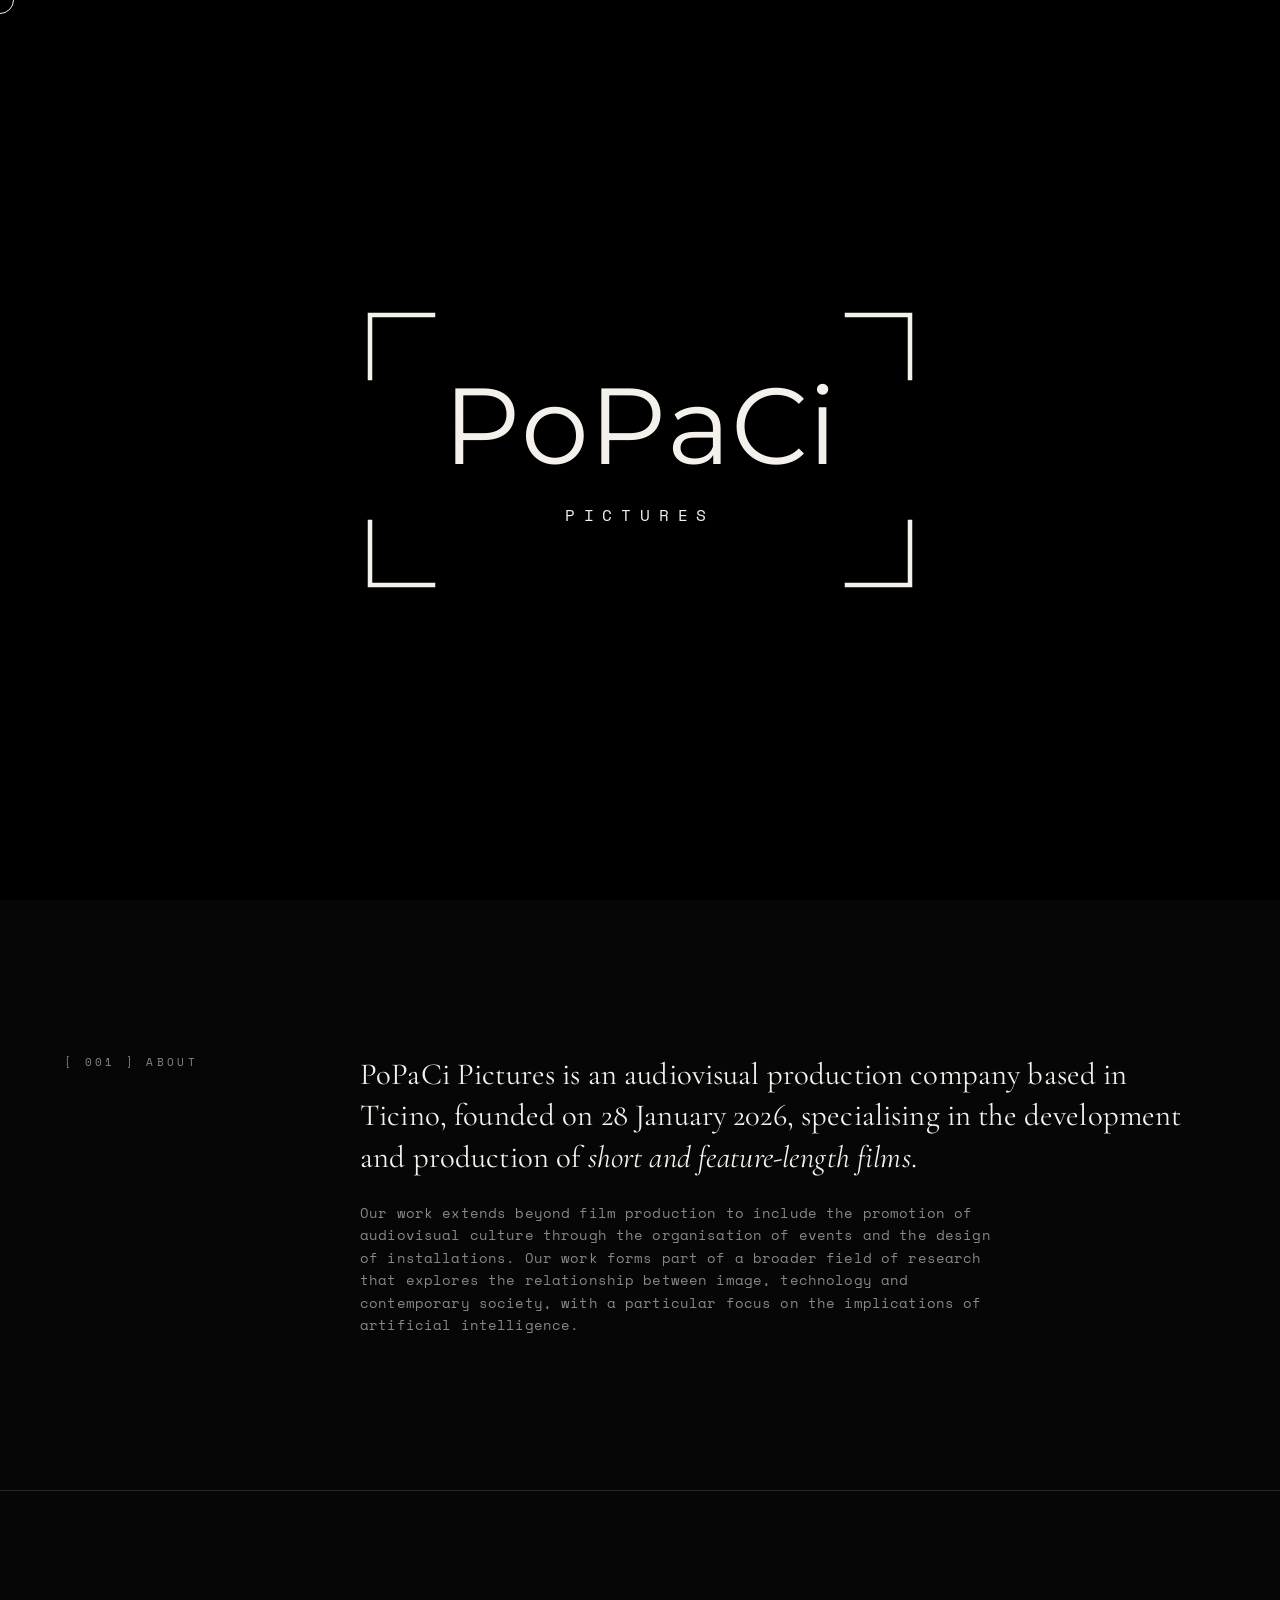
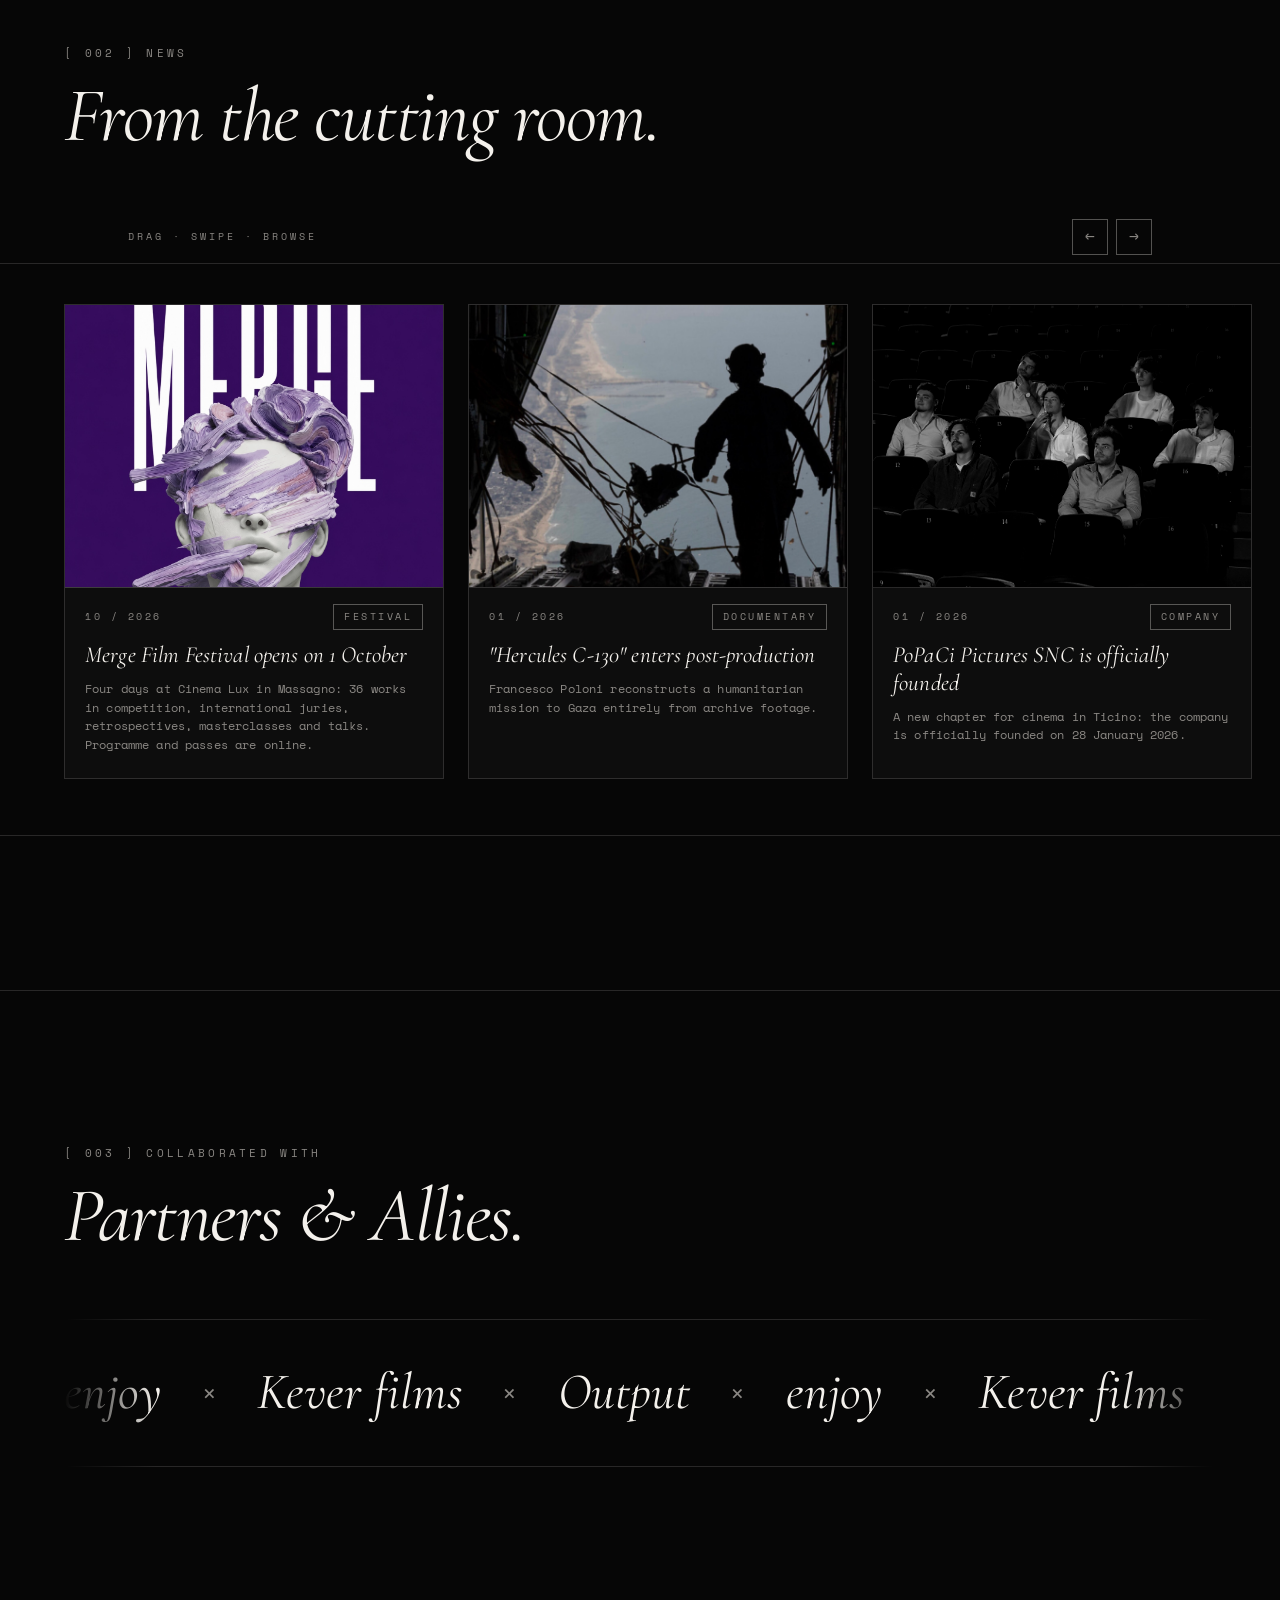
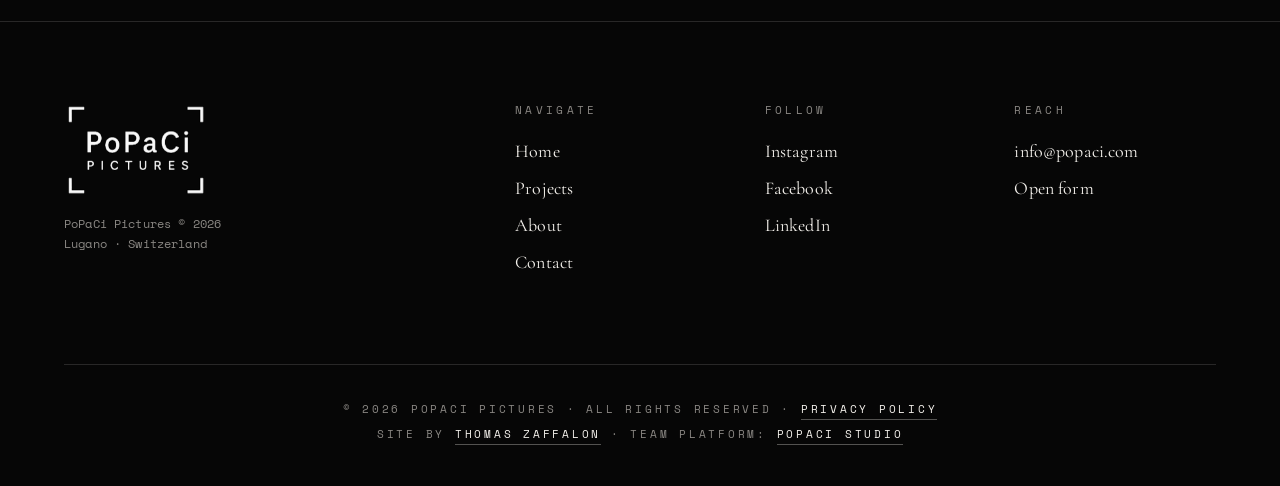
==== commit 2439322a: "Rimuovi Asteria dal sito - Elimina asteria.html, img/asteria.jpg e la voce in sitemap.xml - Index: v" ====
--- a/index.html
+++ b/index.html
@@ -199,15 +199,6 @@
 
   <div class="news-rail">
     <div class="news-track" data-rail>
-      <a class="news-card" data-tone="e" href="asteria.html">
-        <div class="news-cover"><img src="img/asteria.jpg" alt="Asteria" loading="lazy" decoding="async"></div>
-        <div class="news-meta"><span>11 / 2026</span><span class="news-tag">Asteria</span></div>
-        <div class="news-body">
-          <h3 class="news-title">Asteria — the countdown has started</h3>
-          <p class="news-excerpt">A new PoPaCi project. Nothing else can be said for now: the announcement comes on 1 November 2026, the launch on 1 January 2027.</p>
-        </div>
-      </a>
-
       <a class="news-card" data-tone="a" href="festival.html">
         <div class="news-cover"><img src="img/merge-film-festival.jpg" alt="Merge Film Festival" loading="lazy"></div>
         <div class="news-meta"><span>10 / 2026</span><span class="news-tag">Festival</span></div>
--- a/css/style.css
+++ b/css/style.css
@@ -868,9 +868,6 @@
 .news-card[data-tone="b"] .news-cover { background: linear-gradient(20deg, #2a2a2a, #0a0a0a); }
 .news-card[data-tone="c"] .news-cover { background: linear-gradient(220deg, #1a1a1a, #0d0d0d 60%, #2a2a2a); }
 .news-card[data-tone="d"] .news-cover { background: linear-gradient(110deg, #050505, #2f2f2f); }
-.news-card[data-tone="e"] .news-cover { background: #0d1112; } /* matches the mark's own ground */
-/* Asteria mark: a logo, not a photograph — show it whole, never cropped */
-.news-card[data-tone="e"] .news-cover img { object-fit: contain; }
 
 .news-meta {
   display: flex;
@@ -1454,7 +1451,7 @@
 /* ---------- project category cards (projects.html, 3 doors) ---------- */
 .cat-grid {
   display: grid;
-  grid-template-columns: repeat(2, 1fr);
+  grid-template-columns: repeat(3, 1fr);
   gap: clamp(20px, 3vw, 40px);
 }
 .cat-card {
@@ -1506,18 +1503,6 @@
   background-size: auto 140%;
   background-position: center 0%;
 }
-/* a mark on the void: the logo stays whole, keeps its gold, and its square
-   ground is faded out so only the letter floats on the card */
-.cat-card[data-tone="asteria"] .cat-bg {
-  background-color: var(--bg);
-  background-image: url('../img/asteria.jpg');
-  background-size: auto 62%;
-  filter: none;
-  -webkit-mask-image: radial-gradient(ellipse 34% 48% at 50% 50%, #000 24%, transparent 100%);
-          mask-image: radial-gradient(ellipse 34% 48% at 50% 50%, #000 24%, transparent 100%);
-}
-.cat-card[data-tone="asteria"] .cat-bg::after { display: none; }
-.cat-card[data-tone="asteria"]:hover .cat-bg { filter: none; transform: scale(1.04); }
 
 .cat-num {
   font-family: var(--mono);
@@ -1771,40 +1756,6 @@
   color: #481A9D;
   border-color: #fff;
 }
-/* Asteria portal + countdown */
-.festival-portal--asteria {
-  background-color: #123c41;
-  background-image:
-    radial-gradient(ellipse at 88% 18%, rgba(184, 138, 59, 0.28), transparent 55%),
-    radial-gradient(ellipse at 10% 100%, rgba(0, 0, 0, 0.45), transparent 60%),
-    repeating-linear-gradient(45deg, rgba(255, 255, 255, 0.05) 0 1px, transparent 1px 14px);
-}
-a.festival-portal--asteria:hover .festival-portal-status { color: #123c41; }
-
-.ast-countdown {
-  display: grid;
-  grid-template-columns: repeat(4, 1fr);
-  gap: clamp(16px, 3vw, 48px);
-  border-top: 1px solid var(--line);
-  border-bottom: 1px solid var(--line);
-  padding: clamp(32px, 5vw, 56px) 0;
-}
-.ast-unit { display: flex; flex-direction: column; align-items: center; gap: 12px; }
-.ast-unit b {
-  font-family: var(--mono);
-  font-weight: 400;
-  font-size: clamp(32px, 6vw, 76px);
-  line-height: 1;
-  font-variant-numeric: tabular-nums;
-}
-.ast-unit span {
-  font-family: var(--mono);
-  font-size: 10px;
-  letter-spacing: 0.3em;
-  text-transform: uppercase;
-  color: var(--ink-mut);
-}
-
 .festival-about-side { display: flex; flex-direction: column; gap: 32px; }
 .festival-mff-image {
   margin: 0;
